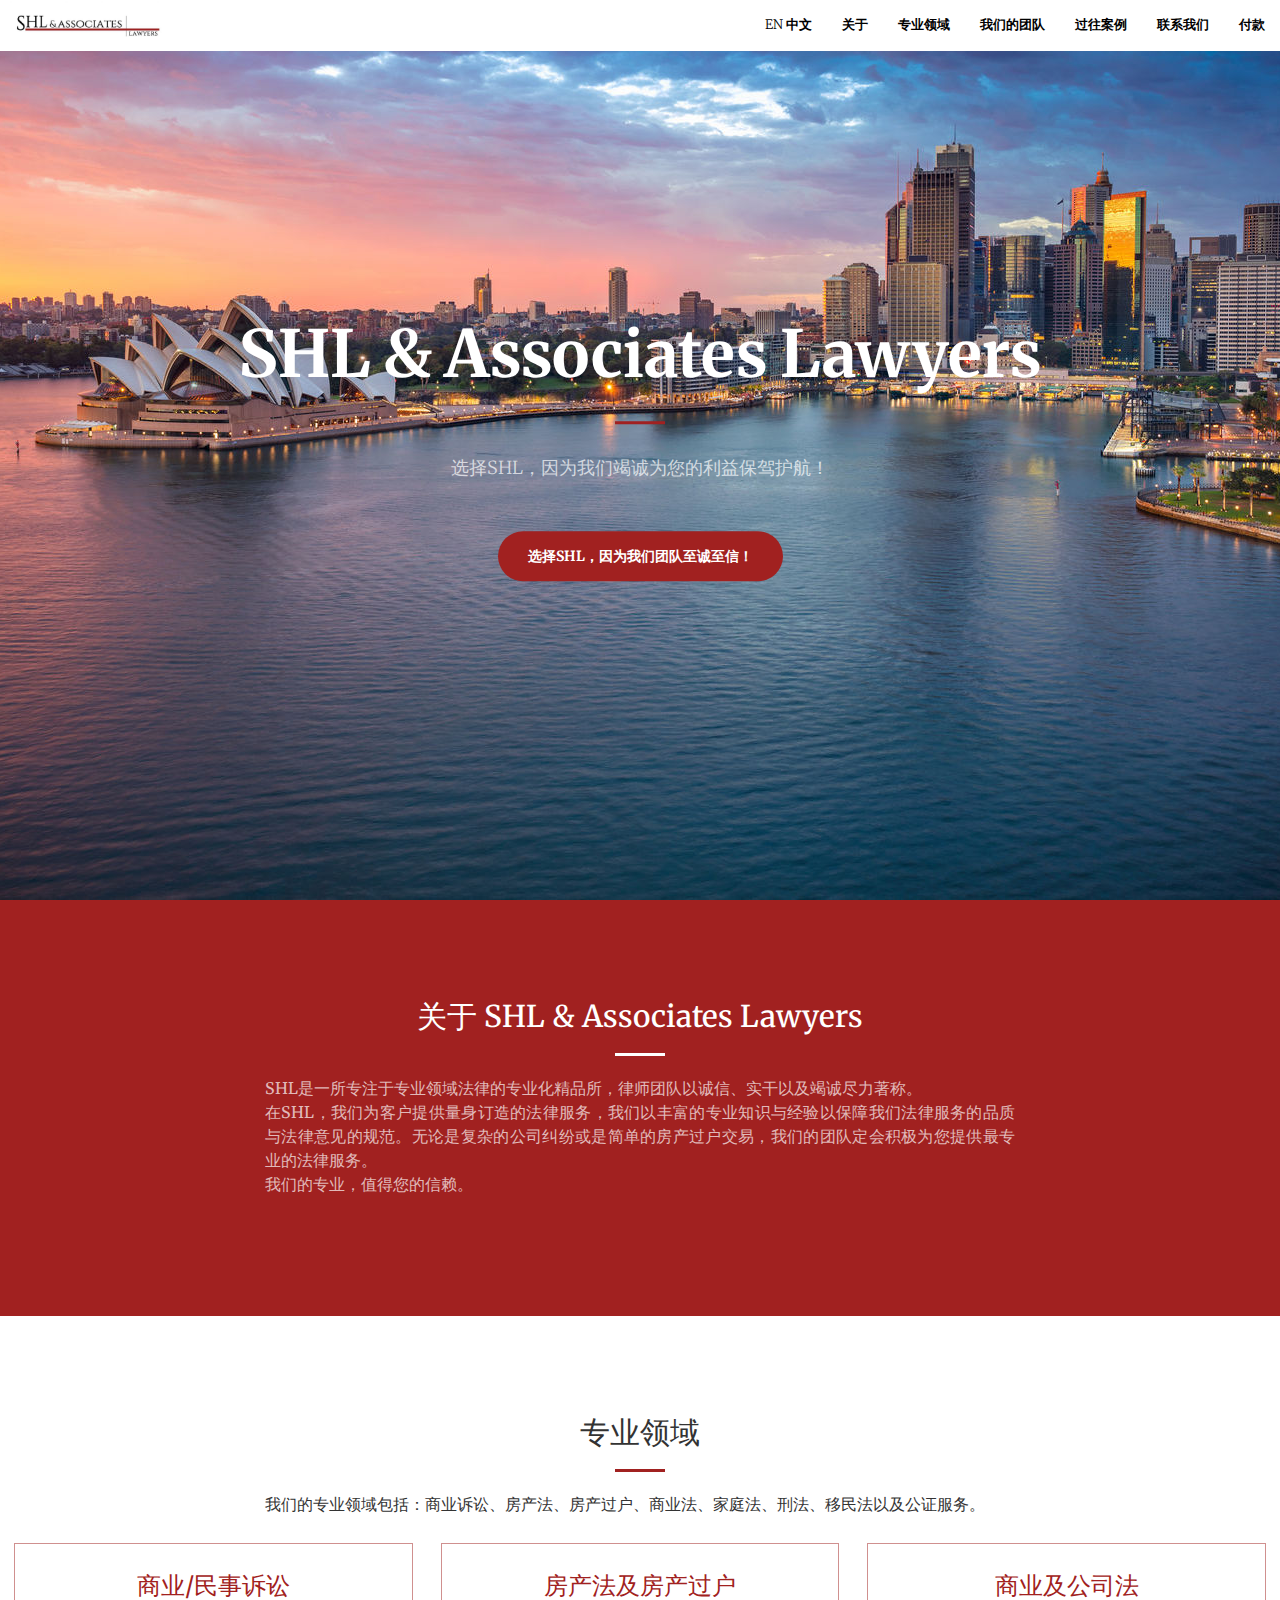
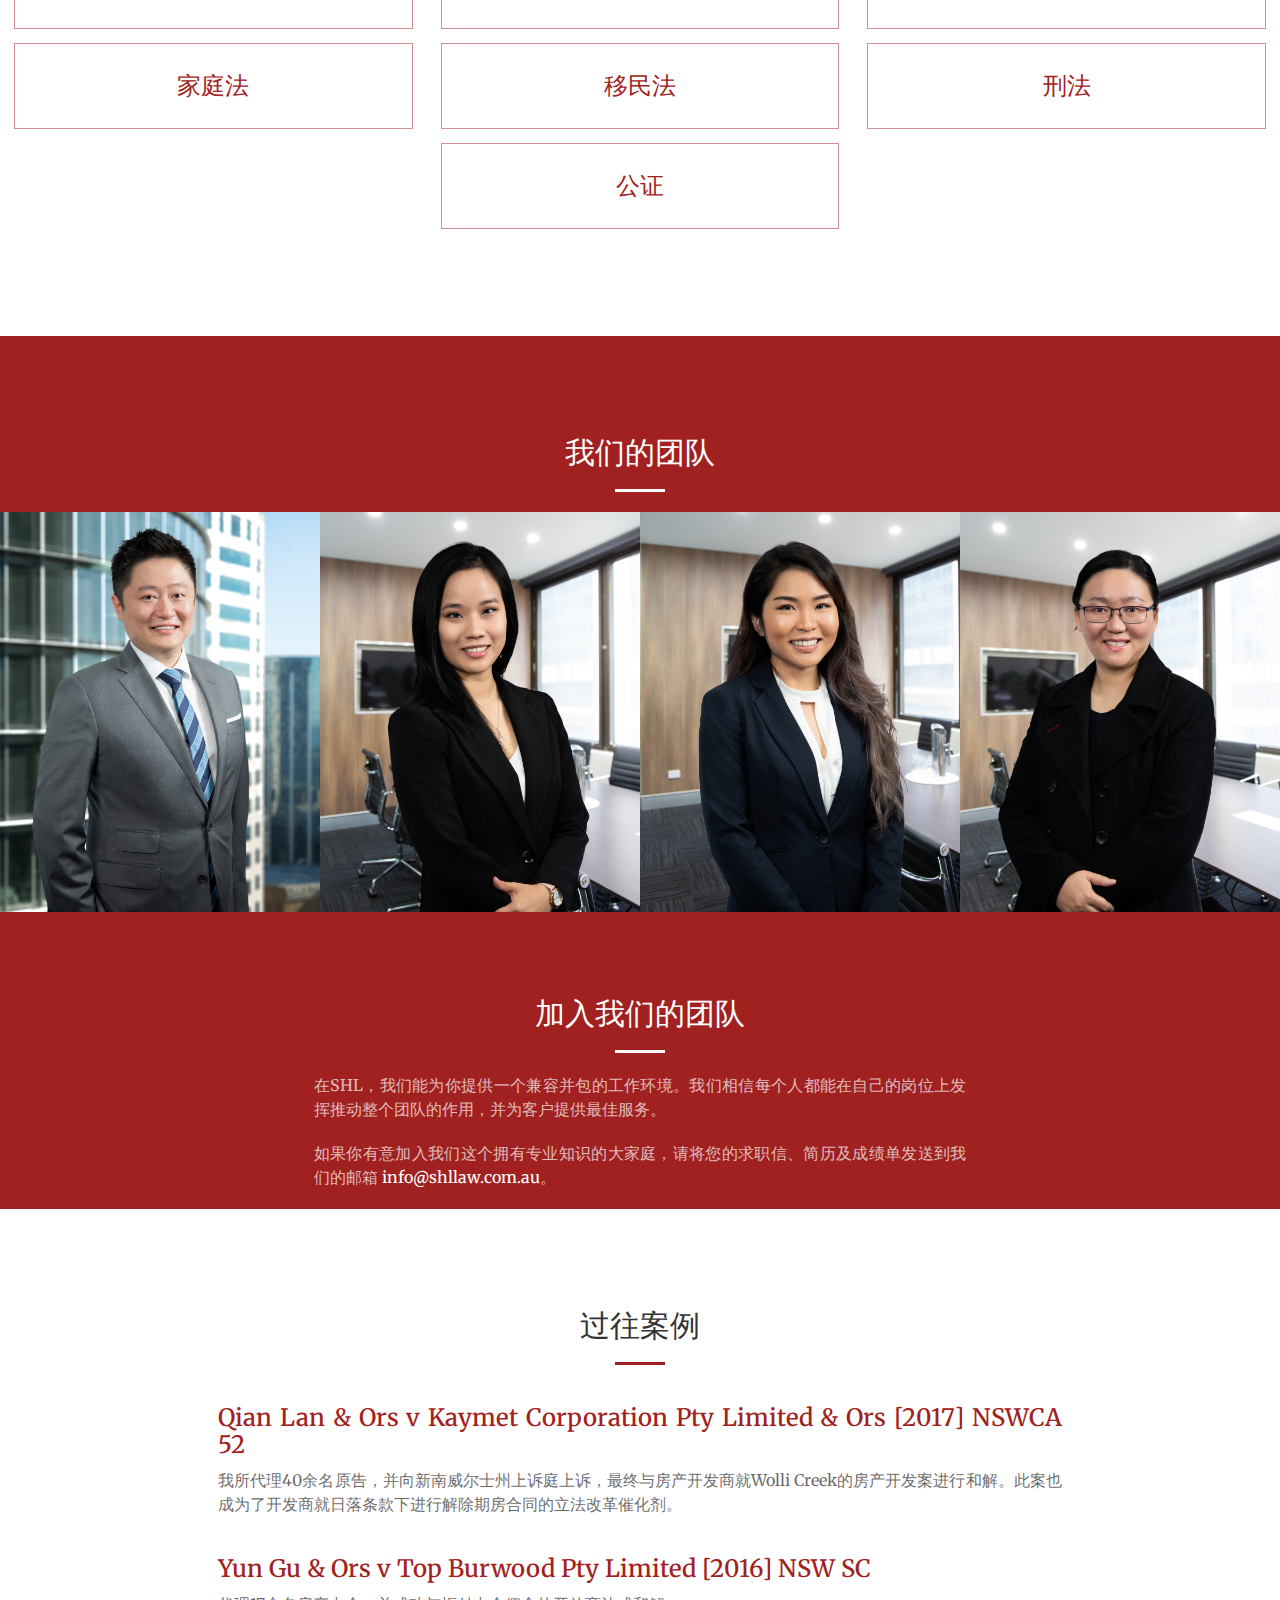
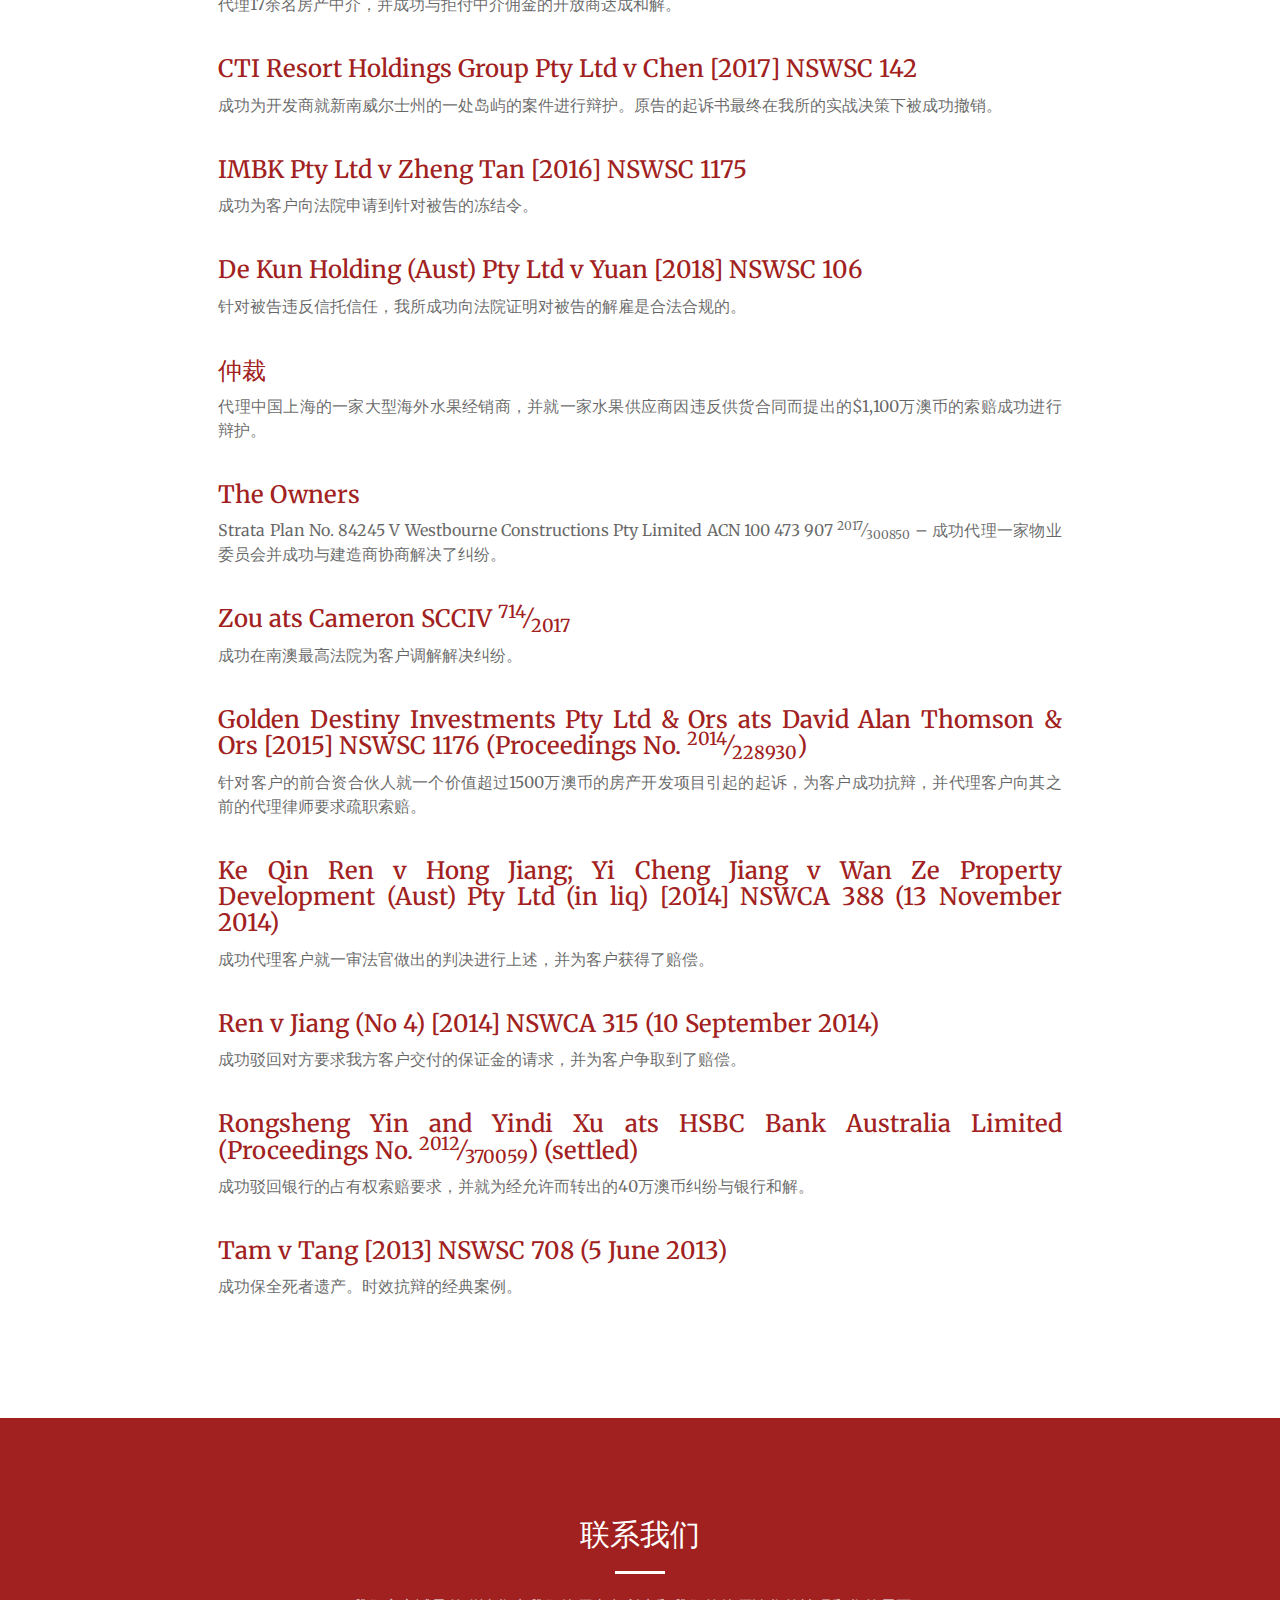
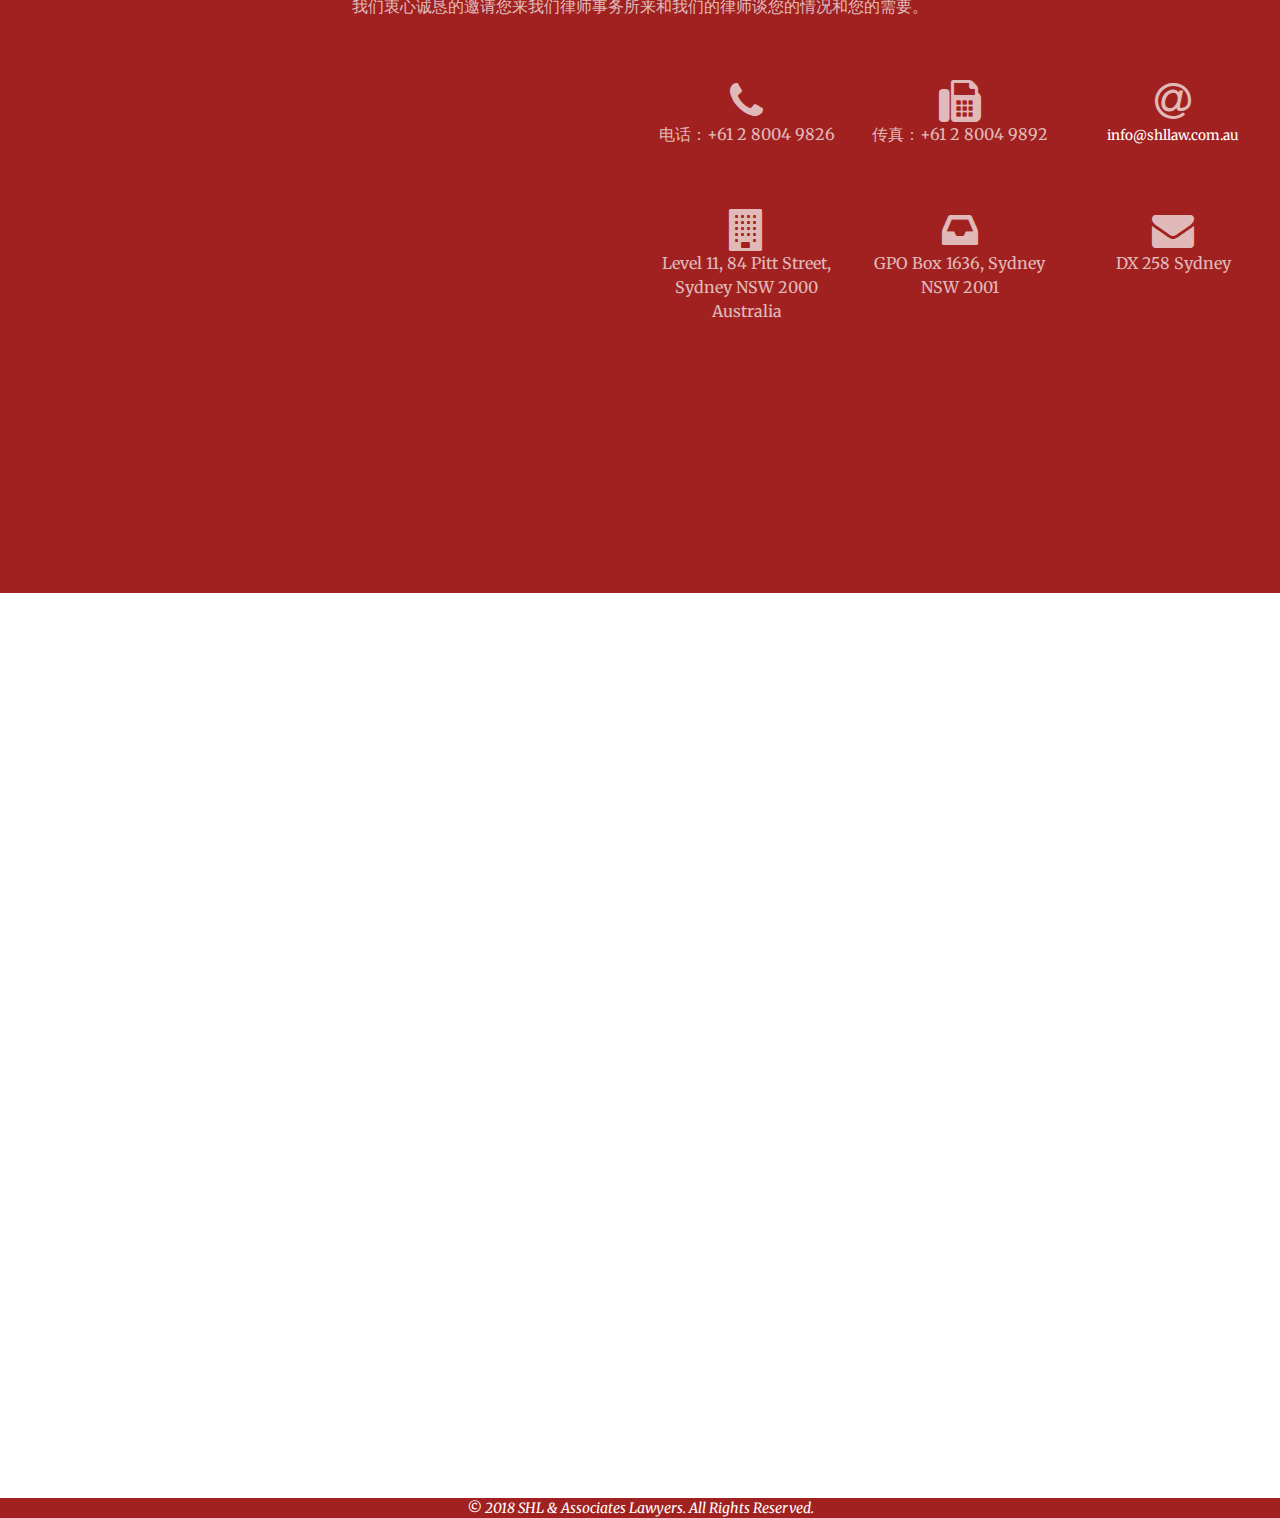
==== cn/index.html @ 0a915326 "final" ====
<!DOCTYPE html>
<html lang="en-us">
    <head>
        <meta charset="utf-8">
<meta http-equiv="X-UA-Compatible" content="IE=edge">
<meta name="viewport" content="width=device-width, initial-scale=1">
<meta name="author" content="SHL &amp; Associates Lawyers">
<meta name="description" content="选择SHL，因为我们竭诚为您的利益保驾护航！选择SHL，因为我们团队至诚至信！">
<meta name="generator" content="Hugo 0.36" />
<title>SHL &amp; Associates Lawyers </title>

<!-- Favicon -->
<link rel="shortcut icon" href="/favicon.ico">
<!-- Bootstrap Core CSS -->
<link rel="stylesheet" href="/css/bootstrap.min.css" type="text/css">
<!-- Custom Fonts -->
<link href='//fonts.googleapis.com/css?family=Open+Sans:300italic,400italic,600italic,700italic,800italic,400,300,600,700,800' rel='stylesheet' type='text/css'>
<link href='//fonts.googleapis.com/css?family=Merriweather:400,300,300italic,400italic,700,700italic,900,900italic' rel='stylesheet' type='text/css'>
<link rel="stylesheet" href="/font-awesome/css/font-awesome.min.css" type="text/css">
<!-- Plugin CSS -->
<link rel="stylesheet" href="/css/animate.min.css" type="text/css">
<!-- Custom CSS -->
<link rel="stylesheet" href="/css/creative.css" type="text/css">
<link rel="stylesheet" href="/css/modals.css" type="text/css">

<!-- HTML5 Shim and Respond.js IE8 support of HTML5 elements and media queries -->
<!-- WARNING: Respond.js doesn't work if you view the page via file:// -->
<!--[if lt IE 9]>
        <script src="https://oss.maxcdn.com/libs/html5shiv/3.7.0/html5shiv.js"></script>
        <script src="https://oss.maxcdn.com/libs/respond.js/1.4.2/respond.min.js"></script>
<![endif]-->

    </head>
    <body id="page-top">
        
            <!-- NAVIGATION -->
<nav id="mainNav" class="navbar navbar-default navbar-fixed-top">
    <div class="container-fluid">
        <!-- Brand and toggle get grouped for better mobile display -->
        <div class="navbar-header">
            <button type="button" class="navbar-toggle collapsed" data-toggle="collapse" data-target="#bs-example-navbar-collapse-1">
                <span class="sr-only">Toggle navigation</span>
                <span class="icon-bar"></span>
                <span class="icon-bar"></span>
                <span class="icon-bar"></span>
            </button>
            
                <a class="hidden navbar-brand page-scroll" href="#page-top">SHL &amp; Associates Lawyers</a>
                <a class="nav-logo-container navbar-brand page-scroll" href="#page-top">
                    <img class = "nav-logo" src = "/img/logo.jpg" />
                </a>
            
        </div>
        <!-- Collect the nav links, forms, and other content for toggling -->
        <div class="collapse navbar-collapse" id="bs-example-navbar-collapse-1">
            <ul class="nav navbar-nav navbar-right">
                
                <li class = "language-selector-container">
                
                    
                    <a class = "language-selector language-selector-clickable" href = "/">EN</a>
                    
                
                    
                    <a class = "language-selector" href ="/cn/">中文</a>
                    
                
                </li>
                
                
                    <li>
                        <a class="page-scroll" href="#about">关于</a>
                    </li>
                
                    <li>
                        <a class="page-scroll" href="#services">专业领域</a>
                    </li>
                
                    <li>
                        <a class="page-scroll" href="#team">我们的团队</a>
                    </li>
                
                    <li>
                        <a class = "page-scroll" href = "#portfolio">过往案例</a>
                    </li>
                
                
                    <li>
                        <a class="page-scroll" href="#contact">联系我们</a>
                    </li>
                
                
                    <li>
                        <a class="page-scroll" href="#payment">付款</a>
                    </li>
                
            </ul>
        </div>
        <!-- /.navbar-collapse -->
    </div>
    <!-- /.container-fluid -->
</nav>

        

        
            <!-- HEADER -->
<header>
    <div class="header-content">
        <div class="header-content-inner">
            
                <h1>SHL &amp; Associates Lawyers</h1>
            
            
                <hr>
            
            
                <p>选择SHL，因为我们竭诚为您的利益保驾护航！</p>
            
            
                <a href="#about" class="btn btn-primary btn-xl page-scroll">选择SHL，因为我们团队至诚至信！</a>
            
        </div>
    </div>
</header>

        

        
            <!-- ABOUT -->
<section class="bg-primary" id="about">
    <div class="container">
        <div class="row">
            <div class="col-lg-8 col-lg-offset-2 text-center">
                
                    <h2 class="section-heading">关于 SHL &amp; Associates Lawyers</h2>
                
                
                    <hr class="light">
                
                
                    <p class="text-justify text-faded">SHL是一所专注于专业领域法律的专业化精品所，律师团队以诚信、实干以及竭诚尽力著称。 <br />在SHL，我们为客户提供量身订造的法律服务，我们以丰富的专业知识与经验以保障我们法律服务的品质与法律意见的规范。无论是复杂的公司纠纷或是简单的房产过户交易，我们的团队定会积极为您提供最专业的法律服务。<br />我们的专业，值得您的信赖。</p>
                
                
            </div>
        </div>
    </div>
</section>

        

        
            <!-- SERVICES -->
<section id="services">
    
        <div class="container">
            <div class="row">
                <div class="col-lg-12 text-center">
                    <h2 class="section-heading">专业领域</h2>
                    <hr class="primary">
                </div>
                <div class = "col-md-8 col-md-push-2 col-sm-12 text-center">
                    <p class = "text-justify text-faded2">
                        我们的专业领域包括：商业诉讼、房产法、房产过户、商业法、家庭法、刑法、移民法以及公证服务。
                    </p>
                </div>
            </div>
        </div>
    
    <div class="container-fluid service-box-container">
        <div class="row">

        
            
            
            <div 
                
                class="text-responsive-container col-md-4 col-sm-12"
                
                >
                <a href="#area-commercial-litigation" class="portfolio-box portfolio-link no-text-decoraction" data-toggle="modal">
                    <div class = "text-responsive img-responsive">
                        <div class = "text-center">
                            <h3 class = "servicesHeader">
                                商业/民事诉讼
                            </h3>
                        </div>
                    </div>
                    <div class="portfolio-box-caption">
                        <h3 class="servicesHeader">
                            商业/民事诉讼
                        </h3>
                    </div>
                </a>
            </div>
            
            <div 
                
                class="text-responsive-container col-md-4 col-sm-12"
                
                >
                <a href="#area-property-law-conveyancing" class="portfolio-box portfolio-link no-text-decoraction" data-toggle="modal">
                    <div class = "text-responsive img-responsive">
                        <div class = "text-center">
                            <h3 class = "servicesHeader">
                                房产法及房产过户
                            </h3>
                        </div>
                    </div>
                    <div class="portfolio-box-caption">
                        <h3 class="servicesHeader">
                            房产法及房产过户
                        </h3>
                    </div>
                </a>
            </div>
            
            <div 
                
                class="text-responsive-container col-md-4 col-sm-12"
                
                >
                <a href="#area-commercial-corporate-law" class="portfolio-box portfolio-link no-text-decoraction" data-toggle="modal">
                    <div class = "text-responsive img-responsive">
                        <div class = "text-center">
                            <h3 class = "servicesHeader">
                                商业及公司法
                            </h3>
                        </div>
                    </div>
                    <div class="portfolio-box-caption">
                        <h3 class="servicesHeader">
                            商业及公司法
                        </h3>
                    </div>
                </a>
            </div>
            
            <div 
                
                class="text-responsive-container col-md-4 col-sm-12"
                
                >
                <a href="#area-family-law" class="portfolio-box portfolio-link no-text-decoraction" data-toggle="modal">
                    <div class = "text-responsive img-responsive">
                        <div class = "text-center">
                            <h3 class = "servicesHeader">
                                家庭法
                            </h3>
                        </div>
                    </div>
                    <div class="portfolio-box-caption">
                        <h3 class="servicesHeader">
                            家庭法
                        </h3>
                    </div>
                </a>
            </div>
            
            <div 
                
                class="text-responsive-container col-md-4 col-sm-12"
                
                >
                <a href="#area-immigration-services" class="portfolio-box portfolio-link no-text-decoraction" data-toggle="modal">
                    <div class = "text-responsive img-responsive">
                        <div class = "text-center">
                            <h3 class = "servicesHeader">
                                移民法
                            </h3>
                        </div>
                    </div>
                    <div class="portfolio-box-caption">
                        <h3 class="servicesHeader">
                            移民法
                        </h3>
                    </div>
                </a>
            </div>
            
            <div 
                
                class="text-responsive-container col-md-4 col-sm-12"
                
                >
                <a href="#area-criminal-law" class="portfolio-box portfolio-link no-text-decoraction" data-toggle="modal">
                    <div class = "text-responsive img-responsive">
                        <div class = "text-center">
                            <h3 class = "servicesHeader">
                                刑法
                            </h3>
                        </div>
                    </div>
                    <div class="portfolio-box-caption">
                        <h3 class="servicesHeader">
                            刑法
                        </h3>
                    </div>
                </a>
            </div>
            
            <div 
                
                class="text-responsive-container col-md-push-4 col-md-4 col-sm-12"
                
                >
                <a href="#area-notary-public" class="portfolio-box portfolio-link no-text-decoraction" data-toggle="modal">
                    <div class = "text-responsive img-responsive">
                        <div class = "text-center">
                            <h3 class = "servicesHeader">
                                公证
                            </h3>
                        </div>
                    </div>
                    <div class="portfolio-box-caption">
                        <h3 class="servicesHeader">
                            公证
                        </h3>
                    </div>
                </a>
            </div>
            
        


        </div>
    </div>
</section>

        

        <!-- TEAM -->

<section class = "no-padding" id="team">
    <div class="container">
        <div class="row">
            <div class="col-lg-12 text-center">
                <h2 class="section-heading">
                    我们的团队
                </h2>
                <hr class="light">
            </div>
        </div>
    </div>
    <div class="container-fluid service-box-container">
        <div class="row no-gutter">

            
                
                <div class="col-lg-3 col-sm-6">
                    <a href="#team-jonathan-lu" class="portfolio-box portfolio-link" data-toggle="modal">
                        <img src="/img/team/jonathan-lu.jpg" class="img-responsive" alt="">
                        <div class="portfolio-box-caption">
                            <div class="portfolio-box-caption-content">
                                
                                    <div class="project-name">
                                        Jonathan陆律师
                                    </div>
                                
                            </div>
                        </div>
                    </a>
                </div>
                
                <div class="col-lg-3 col-sm-6">
                    <a href="#team-cathy-zhou" class="portfolio-box portfolio-link" data-toggle="modal">
                        <img src="/img/team/cathy-zhou.jpg" class="img-responsive" alt="">
                        <div class="portfolio-box-caption">
                            <div class="portfolio-box-caption-content">
                                
                                    <div class="project-name">
                                        Cathy周律师
                                    </div>
                                
                            </div>
                        </div>
                    </a>
                </div>
                
                <div class="col-lg-3 col-sm-6">
                    <a href="#team-jessica-chung" class="portfolio-box portfolio-link" data-toggle="modal">
                        <img src="/img/team/jessica-chung.jpg" class="img-responsive" alt="">
                        <div class="portfolio-box-caption">
                            <div class="portfolio-box-caption-content">
                                
                                    <div class="project-name">
                                        Jessica钟律师
                                    </div>
                                
                            </div>
                        </div>
                    </a>
                </div>
                
                <div class="col-lg-3 col-sm-6">
                    <a href="#team-gloria-wang" class="portfolio-box portfolio-link" data-toggle="modal">
                        <img src="/img/team/gloria-wang.jpg" class="img-responsive" alt="">
                        <div class="portfolio-box-caption">
                            <div class="portfolio-box-caption-content">
                                
                                    <div class="project-name">
                                        Gloria王
                                    </div>
                                
                            </div>
                        </div>
                    </a>
                </div>
                
            
            
            
            <div class = "col-md-8 col-md-push-2 col-sm-12">
                <div class="container1" id = "joinus">
                    <div class="row1">
                        <div class="col-sm-12 text-center">
                            <h2 class = "section-heading">
                                加入我们的团队
                            </h2>
                            <hr class = "light">
                            <div class = "text-faded text-justify">
                                <p>在SHL，我们能为你提供一个兼容并包的工作环境。我们相信每个人都能在自己的岗位上发挥推动整个团队的作用，并为客户提供最佳服务。</p>

<p>如果你有意加入我们这个拥有专业知识的大家庭，请将您的求职信、简历及成绩单发送到我们的邮箱 <a href="mailto:info@shllaw.com.au">info@shllaw.com.au</a>。</p>

                            </div>
                        </div>
                    </div>
                </div>
            </div>
            
        </div>
        
    </div>
    
</section>


        <!-- CASES -->

<section id="portfolio">
    <div class="container">
        <div class="row">
            <div class="col-lg-12 text-center">
                <h2 class="section-heading">
                    过往案例
                </h2>
                <hr class="primary">
            </div>
        </div>
    </div>
    <div class=" service-box-container">
        <div class="row">

        
            
            <div class = "cases-container col-md-8 col-md-push-2 col-xs-10 col-xs-push-1 col-sm-10 col-sm-push-1 text-justify">
                <h3 id="qian-lan-ors-v-kaymet-corporation-pty-limited-ors-2017-nswca-52">Qian Lan &amp; Ors v Kaymet Corporation Pty Limited &amp; Ors [2017] NSWCA 52</h3>

<p>我所代理40余名原告，并向新南威尔士州上诉庭上诉，最终与房产开发商就Wolli Creek的房产开发案进行和解。此案也成为了开发商就日落条款下进行解除期房合同的立法改革催化剂。
            </div>
            
            <div class = "cases-container col-md-8 col-md-push-2 col-xs-10 col-xs-push-1 col-sm-10 col-sm-push-1 text-justify">
                <h3 id="yun-gu-ors-v-top-burwood-pty-limited-2016-nsw-sc">Yun Gu &amp; Ors v Top Burwood Pty Limited [2016] NSW SC</h3>

<p>代理17余名房产中介，并成功与拒付中介佣金的开放商达成和解。
            </div>
            
            <div class = "cases-container col-md-8 col-md-push-2 col-xs-10 col-xs-push-1 col-sm-10 col-sm-push-1 text-justify">
                <h3 id="cti-resort-holdings-group-pty-ltd-v-chen-2017-nswsc-142">CTI Resort Holdings Group Pty Ltd v Chen [2017] NSWSC 142</h3>

<p>成功为开发商就新南威尔士州的一处岛屿的案件进行辩护。原告的起诉书最终在我所的实战决策下被成功撤销。
            </div>
            
            <div class = "cases-container col-md-8 col-md-push-2 col-xs-10 col-xs-push-1 col-sm-10 col-sm-push-1 text-justify">
                <h3 id="imbk-pty-ltd-v-zheng-tan-2016-nswsc-1175">IMBK Pty Ltd v Zheng Tan [2016] NSWSC 1175</h3>

<p>成功为客户向法院申请到针对被告的冻结令。
            </div>
            
            <div class = "cases-container col-md-8 col-md-push-2 col-xs-10 col-xs-push-1 col-sm-10 col-sm-push-1 text-justify">
                <h3 id="de-kun-holding-aust-pty-ltd-v-yuan-2018-nswsc-106">De Kun Holding (Aust) Pty Ltd v Yuan [2018] NSWSC 106</h3>

<p>针对被告违反信托信任，我所成功向法院证明对被告的解雇是合法合规的。
            </div>
            
            <div class = "cases-container col-md-8 col-md-push-2 col-xs-10 col-xs-push-1 col-sm-10 col-sm-push-1 text-justify">
                <h3 id="仲裁">仲裁</h3>

<p>代理中国上海的一家大型海外水果经销商，并就一家水果供应商因违反供货合同而提出的$1,100万澳币的索赔成功进行辩护。
            </div>
            
            <div class = "cases-container col-md-8 col-md-push-2 col-xs-10 col-xs-push-1 col-sm-10 col-sm-push-1 text-justify">
                <h3 id="the-owners">The Owners</h3>

<p>Strata Plan No. 84245 V Westbourne Constructions Pty Limited ACN 100 473 907 <sup>2017</sup>&frasl;<sub>300850</sub> – 成功代理一家物业委员会并成功与建造商协商解决了纠纷。
            </div>
            
            <div class = "cases-container col-md-8 col-md-push-2 col-xs-10 col-xs-push-1 col-sm-10 col-sm-push-1 text-justify">
                <h3 id="zou-ats-cameron-scciv-714-2017">Zou ats Cameron SCCIV <sup>714</sup>&frasl;<sub>2017</sub></h3>

<p>成功在南澳最高法院为客户调解解决纠纷。
            </div>
            
            <div class = "cases-container col-md-8 col-md-push-2 col-xs-10 col-xs-push-1 col-sm-10 col-sm-push-1 text-justify">
                <h3 id="golden-destiny-investments-pty-ltd-ors-ats-david-alan-thomson-ors-2015-nswsc-1176-proceedings-no-2014-228930">Golden Destiny Investments Pty Ltd &amp; Ors ats David Alan Thomson &amp; Ors [2015] NSWSC 1176 (Proceedings No. <sup>2014</sup>&frasl;<sub>228930</sub>)</h3>

<p>针对客户的前合资合伙人就一个价值超过1500万澳币的房产开发项目引起的起诉，为客户成功抗辩，并代理客户向其之前的代理律师要求疏职索赔。
            </div>
            
            <div class = "cases-container col-md-8 col-md-push-2 col-xs-10 col-xs-push-1 col-sm-10 col-sm-push-1 text-justify">
                <h3 id="ke-qin-ren-v-hong-jiang-yi-cheng-jiang-v-wan-ze-property-development-aust-pty-ltd-in-liq-2014-nswca-388-13-november-2014">Ke Qin Ren v Hong Jiang; Yi Cheng Jiang v Wan Ze Property Development (Aust) Pty Ltd (in liq) [2014] NSWCA 388 (13 November 2014)</h3>

<p>成功代理客户就一审法官做出的判决进行上述，并为客户获得了赔偿。
            </div>
            
            <div class = "cases-container col-md-8 col-md-push-2 col-xs-10 col-xs-push-1 col-sm-10 col-sm-push-1 text-justify">
                <h3 id="ren-v-jiang-no-4-2014-nswca-315-10-september-2014">Ren v Jiang (No 4) [2014] NSWCA 315 (10 September 2014)</h3>

<p>成功驳回对方要求我方客户交付的保证金的请求，并为客户争取到了赔偿。
            </div>
            
            <div class = "cases-container col-md-8 col-md-push-2 col-xs-10 col-xs-push-1 col-sm-10 col-sm-push-1 text-justify">
                <h3 id="rongsheng-yin-and-yindi-xu-ats-hsbc-bank-australia-limited-proceedings-no-2012-370059-settled">Rongsheng Yin and Yindi Xu ats HSBC Bank Australia Limited (Proceedings No. <sup>2012</sup>&frasl;<sub>370059</sub>) (settled)</h3>

<p>成功驳回银行的占有权索赔要求，并就为经允许而转出的40万澳币纠纷与银行和解。
            </div>
            
            <div class = "cases-container col-md-8 col-md-push-2 col-xs-10 col-xs-push-1 col-sm-10 col-sm-push-1 text-justify">
                <h3 id="tam-v-tang-2013-nswsc-708-5-june-2013">Tam v Tang [2013] NSWSC 708 (5 June 2013)</h3>

<p>成功保全死者遗产。时效抗辩的经典案例。
            </div>
            
        
        </div>
    </div>
</section>


        

        
            <!-- CONTACT -->
<section id="contact">
    <div class="container">
        <div class="row">
            <div class="col-lg-8 col-lg-offset-2 text-center">
                
                    <h2 class="section-heading">联系我们</h2>
                
                
                    <hr class="light">
                
                
                    <p class = "text-faded">我们衷心诚恳的邀请您来我们律师事务所来和我们的律师谈您的情况和您的需要。</p>
                
            </div>
        </div>
    </div>

    <div class="container-fluid">
        <div class="row no-gutter">
            <div class="col-lg-6 col-md-6 col-sm-12">
                <div class="container-fluid">
    <div class="row no-gutter">
        <div class="col-sm-12">
            <iframe src="https://www.google.com/maps/embed?pb=!1m18!1m12!1m3!1d597.5690606584438!2d151.20832926742855!3d-33.866786139413286!2m3!1f0!2f0!3f0!3m2!1i1024!2i768!4f13.1!3m3!1m2!1s0x6b12ae403501130b%3A0xd230951838d896a5!2sSHL+%26+Associates+Lawyers!5e0!3m2!1sen!2sde!4v1529782301530" width="100%" height="450" frameborder="0" style="border:0" allowfullscreen>
            </iframe>
        </div>
    </div>
</div>

            </div>
            <div class="col-lg-6 col-md-6 col-sm-12">
                <div class="text-faded">
                    <div class = "col-lg-4 text-center">
                        <i class = "fa fa-3x fa-phone"></i>
                        <p>电话：&#43;61 2 8004 9826</p>
                    </div>
                    <div class = "col-lg-4 text-center">
                        <i class = "fa fa-3x fa-fax"></i>
                        <p>传真：&#43;61 2 8004 9892</p>
                    </div>
                    <div class = "col-lg-4 text-center">
                        <i class = "fa fa-3x fa-at"></i>
                        <p><a href = "mailto:info@shllaw.com.au"><small>info@shllaw.com.au</small></a></p>
                    </div>
                    <div class = "col-lg-4 text-center">
                        <i class = "fa fa-3x fa-building"></i>
                        <p>Level 11, 84 Pitt Street, Sydney NSW 2000 Australia</p>
                    </div>
                    <div class = "col-lg-4 text-center">
                        <i class = "fa fa-3x fa-inbox"></i>
                        <p>GPO Box 1636, Sydney NSW 2001</p>
                    </div>
                    <div class = "col-lg-4 text-center">
                        <i class = "fa fa-3x fa-envelope"></i>
                        <p>DX 258 Sydney</p>
                    </div>
        
                    
                    
                </div>
            </div>
        </div> 
    </div>

</section>

        

        <section id = "payment">
  <div class="container-fluid">
    <div class="row no-gutter">
      <div class="col-sm-12 col-lg-12">
        <iframe id = "iframe-rapidpay" src="https://www.rapidpay.com.au/home?systemCode=LCW&referrer=SHL%20Associates%20Lawyers"></iframe>
      </div>
    </div>
  </div>
</section>

        <div id = "copyright" class="container-fluid">
  <div class="row">
    <div class="col-sm-12 text-center">
      <i>
        © 2018 SHL & Associates Lawyers. All Rights Reserved.
      </i>
    </div>
  </div>
</div>

        
            <!-- Portfolio Modals -->

<!-- Portfolio Modal -->

<div class="portfolio-modal modal fade" id="portfolioModal1" tabindex="-1" role="dialog" aria-hidden="true">
    <div class="modal-content">
        <div class="close-modal" data-dismiss="modal">
            <div class="lr">
                <div class="rl">
                </div>
            </div>
        </div>
        <div class="container">
            <div class="row">
                <div class="col-lg-8 col-lg-offset-2">
                    <div class="modal-body">
                        
                            <h2>Jonathan Lu</h2>
                        
                        
                            Principal Solicitor
                        
                        
                            <hr class="star-primary">
                        
                        <img src="img/portfolio/jonathan.jpg" class="img-responsive img-centered" alt="">
                        
                            <p>Our principal solicitor, Jonathan Lu, graduated from UNSW with a Bachelor of Law and a Bachelor of Commerce in 2008. He then obtained a Graduate Diploma of Law from College of Law, before working in the field of commercial litigation with a number of reputation law firms in Sydney, Australia. He founded SHL &amp; Associates Lawyers in February, 2016. Jonathan is admitted to practice in Supreme Court of NSW and the High Court of Australia.</p>
                        
                        
                        
                    </div>
                </div>
            </div>
        </div>
    </div>
</div>


<!-- Areas of Practice Modal -->

    
        <!-- Modal Unit -->


<div class="portfolio-modal modal fade" id="area-commercial-corporate-law" tabindex="-1" role="dialog" aria-hidden="true">
    <div class="modal-content">
        <div class="close-modal" data-dismiss="modal">
            <div class="lr">
                <div class="rl">
                </div>
            </div>
        </div>
        <div class="container">
            <div class="row">
                <div class="col-lg-8 col-lg-offset-2">
                    <div class="modal-body">
                        <div>
                            <div class="row">
                                <div class="col-sm-12 text-left">
                                    <h2 id="商业及公司法">商业及公司法</h2>

<p>SHL的律师团队通过其独到的商业洞察力、实战经验与法律专业知识，为您提供所有主要商业交易及商业决策的法律意见。</p>

<p>专业领域包括：</p>

<ul>
<li>生意买卖</li>
<li>商业合同审阅及准备</li>
<li>公司构架法律意见</li>
<li>商业机构成立及公司注册</li>
<li>成立信托（包括单位信托及全权信托）</li>
<li>股东协议</li>
<li>购买及出售股权相关问题</li>
<li>公司治理及合规</li>
<li>董事职责</li>
<li>公司法相关法律问题</li>
<li>特许经营及许可</li>
<li>股东纠纷</li>
<li>就海外投资审查委员会投资相关问题</li>
<li>合资企业</li>
</ul>

                                </div>
                            </div>
                        </div>
                        
                            <button type="button" class="btn btn-default" data-dismiss="modal"><i class="fa fa-times"></i>关闭</button>
                        
                    </div>
                </div>
            </div>
        </div>
    </div>
</div>

    
        <!-- Modal Unit -->


<div class="portfolio-modal modal fade" id="area-commercial-litigation" tabindex="-1" role="dialog" aria-hidden="true">
    <div class="modal-content">
        <div class="close-modal" data-dismiss="modal">
            <div class="lr">
                <div class="rl">
                </div>
            </div>
        </div>
        <div class="container">
            <div class="row">
                <div class="col-lg-8 col-lg-offset-2">
                    <div class="modal-body">
                        <div>
                            <div class="row">
                                <div class="col-sm-12 text-left">
                                    <h2 id="商业-民事诉讼">商业/民事诉讼</h2>

<p>在SHL，我们的精品团队拥有丰富的商业及民事诉讼实战经验，以竭尽至诚的态度为客户的商业及民事纠纷案件提供简明、实用的法律意见。</p>

<p>从非正式的纠纷调解、谈判到正式的仲裁、审判，我们的精品团队用战略式策略为客户谋取利益的最大化并取得案件的实质性胜利。</p>

<p>专业领域包括：</p>

<ul>
<li>合同纠纷</li>
<li>公司法纠纷</li>
<li>公司董事纠纷</li>
<li>股东代位纠纷</li>
<li>股东间纠纷</li>
<li>小股东受压制的诉请</li>
<li>申请禁止令</li>
<li>申请冻结令</li>
<li>特殊履行的诉请</li>
<li>行为更正的诉请</li>
<li>合约解除</li>
<li>推定信托</li>
<li>诽谤纠纷</li>
<li>房产及租赁纠纷</li>
<li>根据66G申请的信托出售交易</li>
<li>法定要求索偿</li>
<li>建筑施工纠纷<br /></li>
<li>集体诉讼</li>
<li>贸易惯例</li>
<li>债务收回</li>
<li>破产程序</li>
<li>针对专业人员职责疏忽的申诉</li>
<li>雇佣纠纷</li>
<li>继承及遗嘱纠纷</li>
<li>房产及监护权纠纷</li>
</ul>

                                </div>
                            </div>
                        </div>
                        
                            <button type="button" class="btn btn-default" data-dismiss="modal"><i class="fa fa-times"></i>关闭</button>
                        
                    </div>
                </div>
            </div>
        </div>
    </div>
</div>

    
        <!-- Modal Unit -->


<div class="portfolio-modal modal fade" id="area-criminal-law" tabindex="-1" role="dialog" aria-hidden="true">
    <div class="modal-content">
        <div class="close-modal" data-dismiss="modal">
            <div class="lr">
                <div class="rl">
                </div>
            </div>
        </div>
        <div class="container">
            <div class="row">
                <div class="col-lg-8 col-lg-offset-2">
                    <div class="modal-body">
                        <div>
                            <div class="row">
                                <div class="col-sm-12 text-left">
                                    <h2 id="刑法">刑法</h2>

<p>我们代理客户所有类型的刑事案件，包括袭击指控、暴力保护令、交通违法行为、枪支武器类罪名、盗窃罪、毒品罪、性侵罪、以及欺诈罪。
                                </div>
                            </div>
                        </div>
                        
                            <button type="button" class="btn btn-default" data-dismiss="modal"><i class="fa fa-times"></i>关闭</button>
                        
                    </div>
                </div>
            </div>
        </div>
    </div>
</div>

    
        <!-- Modal Unit -->


<div class="portfolio-modal modal fade" id="area-family-law" tabindex="-1" role="dialog" aria-hidden="true">
    <div class="modal-content">
        <div class="close-modal" data-dismiss="modal">
            <div class="lr">
                <div class="rl">
                </div>
            </div>
        </div>
        <div class="container">
            <div class="row">
                <div class="col-lg-8 col-lg-offset-2">
                    <div class="modal-body">
                        <div>
                            <div class="row">
                                <div class="col-sm-12 text-left">
                                    <h2 id="家庭法">家庭法</h2>

<p>因家庭关系的破裂而造成的创伤及耗费的时间及精力，我们感同身受。因此，我们的律师在处理此类案件的丰富经验正能为您排忧解难。无论是调解、圆桌协商或是法律诉讼程序，我们都将竭尽全力为您的利益量身定制专业法律建议，争取您最大的利益及目标。</p>

<p>专业领域包括：</p>

<ul>
<li>制定财产协议</li>
<li>离婚或分居申请程序</li>
<li>有关监护权问题</li>
<li>房产及财产争议解决</li>
<li>事实婚姻关系问题</li>
<li>子女抚养费问题</li>
<li>配偶保障</li>
<li>申请地域性的法院令</li>
<li>赔偿申请</li>
<li>有关地域迁徙等问题</li>
</ul>

                                </div>
                            </div>
                        </div>
                        
                            <button type="button" class="btn btn-default" data-dismiss="modal"><i class="fa fa-times"></i>关闭</button>
                        
                    </div>
                </div>
            </div>
        </div>
    </div>
</div>

    
        <!-- Modal Unit -->


<div class="portfolio-modal modal fade" id="area-immigration-services" tabindex="-1" role="dialog" aria-hidden="true">
    <div class="modal-content">
        <div class="close-modal" data-dismiss="modal">
            <div class="lr">
                <div class="rl">
                </div>
            </div>
        </div>
        <div class="container">
            <div class="row">
                <div class="col-lg-8 col-lg-offset-2">
                    <div class="modal-body">
                        <div>
                            <div class="row">
                                <div class="col-sm-12 text-left">
                                    <h2 id="移民法">移民法</h2>

<p>在SHL，我们能协助您有关进入澳洲国境的任何签证事宜。我们所提供的专业化服务是以熟悉解读最新的移民政策及法律架构为基石，并旨在服务客户的一切需求，评估每位客户的个人情况，清晰解释每位客户的签证类别选择，并根据个体情况提供最佳的签证类别申请策略。</p>

<p>我们的移民法团队的专业领域包括提供咨询、签证申请准备并向移民局递交各类签证申请，对移民局拒签的情况提供建议与对策，向澳洲行政庭上诉，以及寻求移民部部长的行政干预。</p>

<p>专业领域包括：</p>

<ul>
<li>商业创新与投资（临时）签证（类别188）</li>
<li>商业创新与投资（永久）签证（类别888）</li>
<li>商业人才（永久）签证（类别132）</li>
<li>临时短缺人才签证（类别482）</li>
<li>雇主提名签证（类别186）</li>
<li>偏远地区担保移民签证（类别187）</li>
<li>配偶临时签证（类别820）及配偶永居签证（类别801）- 针对澳大利亚境内申请者</li>
<li>配偶临时签证（类别309）及配偶永居签证（类别100）- 针对澳大利亚境外申请者</li>
<li>计划婚姻签证（类别300）- 针对澳大利亚境外申请者</li>
<li>父母签证</li>
<li>子女签证</li>
<li>技术移民签证</li>
<li>澳洲行政庭及联邦法院的上诉</li>
<li>移民部长干预申请</li>
</ul>

                                </div>
                            </div>
                        </div>
                        
                            <button type="button" class="btn btn-default" data-dismiss="modal"><i class="fa fa-times"></i>关闭</button>
                        
                    </div>
                </div>
            </div>
        </div>
    </div>
</div>

    
        <!-- Modal Unit -->


<div class="portfolio-modal modal fade" id="area-notary-public" tabindex="-1" role="dialog" aria-hidden="true">
    <div class="modal-content">
        <div class="close-modal" data-dismiss="modal">
            <div class="lr">
                <div class="rl">
                </div>
            </div>
        </div>
        <div class="container">
            <div class="row">
                <div class="col-lg-8 col-lg-offset-2">
                    <div class="modal-body">
                        <div>
                            <div class="row">
                                <div class="col-sm-12 text-left">
                                    <h2 id="公证">公证</h2>

<p>当您需要向海外司法管辖区提供文件时，我们的主任律师Jonathan陆律师作为一名公证律师，可提供公证文件的服务，以满足您任何要求。</p>

<p>陆律师可提供的公证服务包括：</p>

<ul>
<li>公证文件以供海外使用</li>
<li>见证个人的签字是否真实并公证个人身份证件</li>
<li>见证并准备委托书以供海外使用</li>
<li>证明以供海外使用的文件的副本，以见证比对公司、生意及商业交易的状况</li>
<li>处理海外土地、财产和已故遗产的文件公证服务</li>
</ul>

                                </div>
                            </div>
                        </div>
                        
                            <button type="button" class="btn btn-default" data-dismiss="modal"><i class="fa fa-times"></i>关闭</button>
                        
                    </div>
                </div>
            </div>
        </div>
    </div>
</div>

    
        <!-- Modal Unit -->


<div class="portfolio-modal modal fade" id="area-property-law-conveyancing" tabindex="-1" role="dialog" aria-hidden="true">
    <div class="modal-content">
        <div class="close-modal" data-dismiss="modal">
            <div class="lr">
                <div class="rl">
                </div>
            </div>
        </div>
        <div class="container">
            <div class="row">
                <div class="col-lg-8 col-lg-offset-2">
                    <div class="modal-body">
                        <div>
                            <div class="row">
                                <div class="col-sm-12 text-left">
                                    <h2 id="房产法及房产过户">房产法及房产过户</h2>

<p>SHL的房产法律师团队对房产法的各个领域都有丰富的法律经验。律师团队与客户紧密高效的合作与互动，为客户打造量身定制的服务及精细化的法律建议。</p>

<p>专业领域包括：</p>

<ul>
<li>出售购买房屋</li>
<li>期房的购买</li>
<li>合同审阅与准备</li>
<li>商业房产买卖协议</li>
<li>房产建造</li>
<li>房产相关的建议（包括税务、所有权及贷款申请等事宜）</li>
<li>海外买家投资房产建议</li>
<li>商业及零售租约</li>
<li>贷款抵押及担保</li>
<li>物业纠纷</li>
<li>房产土地区块划分</li>
<li>建造合同</li>
<li>建立全权信托及单位信托</li>
<li>合资公司</li>
<li>租户纠纷</li>
<li>房产转让</li>
<li>房产评估</li>
<li>印花税及相关税务</li>
<li>房产诉讼</li>
<li>海外投资审查委员会申请事宜</li>
</ul>

                                </div>
                            </div>
                        </div>
                        
                            <button type="button" class="btn btn-default" data-dismiss="modal"><i class="fa fa-times"></i>关闭</button>
                        
                    </div>
                </div>
            </div>
        </div>
    </div>
</div>

    


<!-- Teams Modal -->

    
        <!-- Modal Unit -->


<div class="portfolio-modal modal fade" id="team-cathy-zhou" tabindex="-1" role="dialog" aria-hidden="true">
    <div class="modal-content">
        <div class="close-modal" data-dismiss="modal">
            <div class="lr">
                <div class="rl">
                </div>
            </div>
        </div>
        <div class="container">
            <div class="row">
                <div class="col-lg-8 col-lg-offset-2">
                    <div class="modal-body">
                        <div>
                            <div class="row">
                                <div class="col-sm-12 text-left">
                                    <h1 id="cathy周律师">Cathy周律师</h1>

<p><em>资深律师</em></p>

<p>周律师在房产物业法领域拥有丰富的经验和专业知识，并积累了一定的个人及公司客户。</p>

<p>周律师所涉及的法律领域主要包括为个人及公司在购买出售物业的交易中提供法律服务。周律师也代表开发商及投资者收购地块及开发房产。同时，她也承接出租方与承租方就商业租赁及零售租赁交易进行法律代理案件。</p>

<p>周律师精通英文及普通话。</p>

<h2 id="资质">资质：</h2>

<ul>
<li>新南威尔士州最高法院律师</li>
<li>新南威尔士州大学法律学士学位</li>
<li>新南威尔士州大学商务学士学位（优异）</li>
</ul>

                                </div>
                            </div>
                        </div>
                        
                            <button type="button" class="btn btn-default" data-dismiss="modal"><i class="fa fa-times"></i>关闭</button>
                        
                    </div>
                </div>
            </div>
        </div>
    </div>
</div>

    
        <!-- Modal Unit -->


<div class="portfolio-modal modal fade" id="team-gloria-wang" tabindex="-1" role="dialog" aria-hidden="true">
    <div class="modal-content">
        <div class="close-modal" data-dismiss="modal">
            <div class="lr">
                <div class="rl">
                </div>
            </div>
        </div>
        <div class="container">
            <div class="row">
                <div class="col-lg-8 col-lg-offset-2">
                    <div class="modal-body">
                        <div>
                            <div class="row">
                                <div class="col-sm-12 text-left">
                                    <h1 id="gloria王">Gloria王</h1>

<p>Gloria是注册移民中介，且能就最新的移民政策及立法方向为客户提供实用有效的移民意见。</p>

<p>Gloria的专业领域包括提供咨询、签证申请准备并向移民局递交各类签证申请，签证类别包括商业投资移民签证等，对移民局拒签的情况提供建议与对策，向澳洲行政庭上诉，以及寻求移民部部长的行政干预。</p>

                                </div>
                            </div>
                        </div>
                        
                            <button type="button" class="btn btn-default" data-dismiss="modal"><i class="fa fa-times"></i>关闭</button>
                        
                    </div>
                </div>
            </div>
        </div>
    </div>
</div>

    
        <!-- Modal Unit -->


<div class="portfolio-modal modal fade" id="team-jessica-chung" tabindex="-1" role="dialog" aria-hidden="true">
    <div class="modal-content">
        <div class="close-modal" data-dismiss="modal">
            <div class="lr">
                <div class="rl">
                </div>
            </div>
        </div>
        <div class="container">
            <div class="row">
                <div class="col-lg-8 col-lg-offset-2">
                    <div class="modal-body">
                        <div>
                            <div class="row">
                                <div class="col-sm-12 text-left">
                                    <h1 id="jessica钟律师">Jessica钟律师</h1>

<p><em>律师</em></p>

<p>钟律师精通商业法，并善于处理诉讼及非诉商业法律问题。</p>

<p>其擅长的领域包括在一系列股权和商业纠纷案件中代理原告及被告。钟律师在各级法庭都有代理案件的经验。</p>

<p>钟律师善于思辨，并为客户寻求替代诉讼的策略及方案。</p>

<p>钟律师的优势在于关注案件的实质问题及证据，收集材料并与大律师紧密合作，为客户争取最大利益以解决争议。</p>

<p>钟律师平时热爱旅游及各类美食。</p>

<h2 id="资质">资质：</h2>

<ul>
<li>新南威尔士州最高法院律师</li>
<li>新南威尔士州大学法律学士学位</li>
<li>新南威尔士州大学商务学士学位（优异）</li>
</ul>

                                </div>
                            </div>
                        </div>
                        
                            <button type="button" class="btn btn-default" data-dismiss="modal"><i class="fa fa-times"></i>关闭</button>
                        
                    </div>
                </div>
            </div>
        </div>
    </div>
</div>

    
        <!-- Modal Unit -->


<div class="portfolio-modal modal fade" id="team-jonathan-lu" tabindex="-1" role="dialog" aria-hidden="true">
    <div class="modal-content">
        <div class="close-modal" data-dismiss="modal">
            <div class="lr">
                <div class="rl">
                </div>
            </div>
        </div>
        <div class="container">
            <div class="row">
                <div class="col-lg-8 col-lg-offset-2">
                    <div class="modal-body">
                        <div>
                            <div class="row">
                                <div class="col-sm-12 text-left">
                                    <h1 id="jonathan陆律师">Jonathan陆律师</h1>

<p><em>主任律师</em></p>

<p>陆律师是SHL律师事务所的创始人以及主任律师。</p>

<p>陆律师在澳洲各级法院拥有多年的商业诉讼的实战法律经验。同时，陆律师对公司及生意事务也有着丰富的经验。</p>

<p>陆律师将解决客户棘手的法律问题为己任，他致力于向其客户提供准确、实用及诚挚的建议，以便其客户能尽快以最经济高效的方式解决纠纷或启动诉讼程序。</p>

<p>陆律师精通英语与普通话。</p>

<h2 id="资质">资质：</h2>

<ul>
<li>新南威尔士州最高法院律师、澳洲联邦法院及最高法院律师</li>
<li>公证律师</li>
<li>注册移民律师，移民律师编号：1170990</li>
<li>新南威尔士州大学法律学士学位</li>
<li>新南威尔士州大学商务学士学位</li>
</ul>

                                </div>
                            </div>
                        </div>
                        
                            <button type="button" class="btn btn-default" data-dismiss="modal"><i class="fa fa-times"></i>关闭</button>
                        
                    </div>
                </div>
            </div>
        </div>
    </div>
</div>

    


        

        <!-- jQuery -->
<script src="/js/jquery.js"></script>
<!-- Bootstrap Core JavaScript -->
<script src="/js/bootstrap.min.js"></script>
<!-- Plugin JavaScript -->
<script src="/js/jquery.easing.min.js"></script>
<script src="/js/jquery.fittext.js"></script>
<script src="/js/wow.min.js"></script>

<script src="//maps.googleapis.com/maps/api/js?key=AIzaSyCTm3MsqzWr3B3_tueypyYBWbYtCDYtYPk&v=3.exp"></script>
<script src="/js/hpneo.gmaps.js"></script>
<script src="/js/gmaps.init.js"></script>

<!-- Custom Theme JavaScript -->
<script src="/js/creative.js"></script>


        
    </body>
</html>
---- css/creative.css ----
/*!
 * Start Bootstrap - Creative Bootstrap Theme (http://startbootstrap.com)
 * Code licensed under the Apache License v2.0.
 * For details, see http://www.apache.org/licenses/LICENSE-2.0.
 */

html,
body {
    width: 100%;
    height: 100%;
}

body {
    font-family: Merriweather,'Helvetica Neue',Arial,sans-serif;
}

hr {
    max-width: 50px;
    border-color: #a12120;
    border-width: 3px;
}

hr.light {
    border-color: #fff;
}

a {
    color: #a12120;
    -webkit-transition: all .35s;
    -moz-transition: all .35s;
    transition: all .35s;
}

a:hover,
a:focus {
    color: #a12121;
}

#about a {
    color: rgba(52, 52, 52, .7);
}

#about a:hover,
#about a:focus {
    color: rgb(52, 52, 52);
}

h1,
h2,
h3,
h4,
h5,
h6 {
    /* font-family: 'Open Sans','Helvetica Neue',Arial,sans-serif; */
}

p {
    margin-bottom: 20px;
    font-size: 16px;
    line-height: 1.5;
}

.bg-primary {
    background-color: #a12120;
}

.bg-dark {
    color: #fff;
    background-color: #222;
}

.text-faded {
    color: rgba(255,255,255,.7);
}

section {
    padding: 100px 0;
}

aside {
    padding: 50px 0;
}

.no-padding {
    padding: 0;
}

.navbar-default {
    border-color: rgba(34,34,34,.05);
    /* font-family: 'Open Sans','Helvetica Neue',Arial,sans-serif; */
    background-color: #fff;
    -webkit-transition: all .35s;
    -moz-transition: all .35s;
    transition: all .35s;
}

.navbar-default .navbar-header .navbar-brand {
    text-transform: uppercase;
    /* font-family: 'Open Sans','Helvetica Neue',Arial,sans-serif; */
    font-weight: 700;
    color: #a12120;
}

.navbar-default .navbar-header .navbar-brand:hover,
.navbar-default .navbar-header .navbar-brand:focus {
    color: #a12121;
}

.navbar-default .nav > li>a,
.navbar-default .nav>li>a:focus {
    text-transform: uppercase;
    font-size: 13px;
    font-weight: 700;
    color: #222;
}

.navbar-default .nav > li>a:hover,
.navbar-default .nav>li>a:focus:hover {
    color: #a12120;
}

.navbar-default .nav > li.active>a,
.navbar-default .nav>li.active>a:focus {
    color: #a12120!important;
    background-color: transparent;
}

.navbar-default .nav > li.active>a:hover,
.navbar-default .nav>li.active>a:focus:hover {
    background-color: transparent;
}

@media(min-width:768px) {
    .navbar-default {
        border-color: rgba(255,255,255,.3);
        background-color: transparent;
    }

    .navbar-default .navbar-header .navbar-brand {
        color: rgba(255,255,255,.7);
    }

    .navbar-default .navbar-header .navbar-brand:hover,
    .navbar-default .navbar-header .navbar-brand:focus {
        color: #fff;
    }

    .navbar-default .nav > li>a,
    .navbar-default .nav>li>a:focus {
        color: rgba(255,255,255,.7);
    }

    .navbar-default .nav > li>a:hover,
    .navbar-default .nav>li>a:focus:hover {
        color: #fff;
    }

    .navbar-default.affix {
        border-color: rgba(34,34,34,.05);
        background-color: #fff;
    }

    .navbar-default.affix .navbar-header .navbar-brand {
        font-size: 14px;
        color: #a12120;
    }

    .navbar-default.affix .navbar-header .navbar-brand:hover,
    .navbar-default.affix .navbar-header .navbar-brand:focus {
        color: #a12121;
    }

    .navbar-default.affix .nav > li>a,
    .navbar-default.affix .nav>li>a:focus {
        color: #222;
    }

    .navbar-default.affix .nav > li>a:hover,
    .navbar-default.affix .nav>li>a:focus:hover {
        color: #a12120;
    }
}

header {
    position: relative;
    width: 100%;
    min-height: auto;
    text-align: center;
    color: #fff;
    background-image: url(../img/header.jpg);
    background-position: center;
    -webkit-background-size: cover;
    -moz-background-size: cover;
    background-size: cover;
    -o-background-size: cover;
}

header .header-content {
    position: relative;
    width: 100%;
    padding: 100px 15px;
    text-align: center;
}

header .header-content .header-content-inner h1 {
    margin-top: 0;
    margin-bottom: 0;
    /* text-transform: uppercase; */
    font-weight: 700;
}

header .header-content .header-content-inner hr {
    margin: 30px auto;
}

header .header-content .header-content-inner p {
    margin-bottom: 50px;
    font-size: 16px;
    font-weight: 300;
    color: rgba(255,255,255,.7);
}

@media(min-width:768px) {
    header {
        min-height: 100%;
    }

    header .header-content {
        position: absolute;
        top: 50%;
        padding: 0 50px;
        -webkit-transform: translateY(-50%);
        -ms-transform: translateY(-50%);
        transform: translateY(-50%);
    }

    header .header-content .header-content-inner {
        margin-right: auto;
        margin-left: auto;
        max-width: 1000px;
    }

    header .header-content .header-content-inner p {
        margin-right: auto;
        margin-left: auto;
        max-width: 80%;
        font-size: 18px;
    }
}

.section-heading {
    margin-top: 0;
}

.service-box {
    margin: 50px auto 0;
    max-width: 400px;
}

@media(min-width:992px) {
    .service-box {
        margin: 20px auto 0;
    }
}

.service-box p {
    margin-bottom: 0;
}

.portfolio-box {
    display: block;
    position: relative;
    margin: 0 auto;
    max-width: 650px;
}

.portfolio-box .portfolio-box-caption {
    display: block;
    position: absolute;
    bottom: 0;
    width: 100%;
    height: 100%;
    text-align: center;
    color: #fff;
    opacity: 0;
    background: rgba(161, 33, 32, 0.9);
    -webkit-transition: all .35s;
    -moz-transition: all .35s;
    transition: all .35s;
}

.portfolio-box .portfolio-box-caption .portfolio-box-caption-content {
    position: absolute;
    top: 50%;
    width: 100%;
    text-align: center;
    transform: translateY(-50%);
}

.portfolio-box .portfolio-box-caption .portfolio-box-caption-content .project-category,
.portfolio-box .portfolio-box-caption .portfolio-box-caption-content .project-name {
    padding: 0 15px;
    /* font-family: 'Open Sans','Helvetica Neue',Arial,sans-serif; */
}

.portfolio-box .portfolio-box-caption .portfolio-box-caption-content .project-category {
    text-transform: uppercase;
    font-size: 14px;
    font-weight: 600;
}

.portfolio-box .portfolio-box-caption .portfolio-box-caption-content .project-name {
    font-size: 18px;
}

.portfolio-box:hover .portfolio-box-caption {
    opacity: 1;
}

@media(min-width:768px) {
    .portfolio-box .portfolio-box-caption .portfolio-box-caption-content .project-category {
        font-size: 16px;
    }

    .portfolio-box .portfolio-box-caption .portfolio-box-caption-content .project-name {
        font-size: 22px;
    }
}

.call-to-action h2 {
    margin: 0 auto 20px;
}

.text-primary {
    color: #a12120;
}

.no-gutter > [class*=col-] {
    padding-right: 0;
    padding-left: 0;
}

.btn-default {
    border-color: #fff;
    color: #222;
    background-color: #fff;
    -webkit-transition: all .35s;
    -moz-transition: all .35s;
    transition: all .35s;
}

.btn-default:hover,
.btn-default:focus,
.btn-default.focus,
.btn-default:active,
.btn-default.active,
.open > .dropdown-toggle.btn-default {
    border-color: #ededed;
    color: #222;
    background-color: #f2f2f2;
}

.btn-default:active,
.btn-default.active,
.open > .dropdown-toggle.btn-default {
    background-image: none;
}

.btn-default.disabled,
.btn-default[disabled],
fieldset[disabled] .btn-default,
.btn-default.disabled:hover,
.btn-default[disabled]:hover,
fieldset[disabled] .btn-default:hover,
.btn-default.disabled:focus,
.btn-default[disabled]:focus,
fieldset[disabled] .btn-default:focus,
.btn-default.disabled.focus,
.btn-default[disabled].focus,
fieldset[disabled] .btn-default.focus,
.btn-default.disabled:active,
.btn-default[disabled]:active,
fieldset[disabled] .btn-default:active,
.btn-default.disabled.active,
.btn-default[disabled].active,
fieldset[disabled] .btn-default.active {
    border-color: #fff;
    background-color: #fff;
}

.btn-default .badge {
    color: #fff;
    background-color: #222;
}

.btn-primary {
    border-color: #a12120;
    color: #fff;
    background-color: #a12120;
    -webkit-transition: all .35s;
    -moz-transition: all .35s;
    transition: all .35s;
}

.btn-primary:hover,
.btn-primary:focus,
.btn-primary.focus,
.btn-primary:active,
.btn-primary.active,
.open > .dropdown-toggle.btn-primary {
    border-color: #ed431f;
    color: #fff;
    background-color: #ee4b28;
}

.btn-primary:active,
.btn-primary.active,
.open > .dropdown-toggle.btn-primary {
    background-image: none;
}

.btn-primary.disabled,
.btn-primary[disabled],
fieldset[disabled] .btn-primary,
.btn-primary.disabled:hover,
.btn-primary[disabled]:hover,
fieldset[disabled] .btn-primary:hover,
.btn-primary.disabled:focus,
.btn-primary[disabled]:focus,
fieldset[disabled] .btn-primary:focus,
.btn-primary.disabled.focus,
.btn-primary[disabled].focus,
fieldset[disabled] .btn-primary.focus,
.btn-primary.disabled:active,
.btn-primary[disabled]:active,
fieldset[disabled] .btn-primary:active,
.btn-primary.disabled.active,
.btn-primary[disabled].active,
fieldset[disabled] .btn-primary.active {
    border-color: #a12120;
    background-color: #a12120;
}

.btn-primary .badge {
    color: #a12120;
    background-color: #fff;
}

.btn {
    border: 0;
    border-radius: 300px;
    text-transform: uppercase;
    /* font-family: 'Open Sans','Helvetica Neue',Arial,sans-serif; */
    font-weight: 700;
}

.btn-xl {
    padding: 15px 30px;
}

::-moz-selection {
    text-shadow: none;
    color: #fff;
    background: #222;
}

::selection {
    text-shadow: none;
    color: #fff;
    background: #222;
}

img::selection {
    color: #fff;
    background: 0 0;
}

img::-moz-selection {
    color: #fff;
    background: 0 0;
}

body {
    webkit-tap-highlight-color: #222;
}

#map {
    height: 300px;
    overflow: visible;
    position: relative;
}


/* addon */
.servicesHeader
{
    margin:0;
    padding:1.2em;
    border : solid 1px rgba(161,33,32,0.5);
}

.text-responsive-container
{
    padding:0.5em 1em;
}

.portfolio-link.no-text-decoraction
{
    text-decoration: none;
}

#copyright
{
    background-color: #a12120;
    color:white;
}

section#team,
section#contact
{
    background-color: rgba(161, 33, 32, 1.0);
    color:white;
}

.text-faded a
{
    color : white;
}

#joinus
{
    padding : 10% 10% 20% 10%;
}

div.service-box-container
{
    overflow-x:hidden;
}

.language-selector-container
{
    white-space: nowrap;
    margin:0px 15px;
}

.language-selector-container a.language-selector.language-selector,
.language-selector-container a.language-selector.language-selector-clickable
{
    display:inline-block;
    transition: all 0.35s;

    /* margin-right:0px; */
    padding:15px 0px;
}

.language-selector-container .language-selector.language-selector-clickable
{
    text-decoration: none;
    font-weight: 100;
    
}

.language-selector-container .language-selector-clickable.language-selector-clickable
{
    font-weight:100;
}

.language-selector:not(:last-child):after
{
    
}

.nav-logo-container
{
    padding:0px;
}
.nav-logo
{
    height:100%;
}

.fa
{
    margin-top:1em;
}

section#team
{
    padding-top:100px;
}

#iframe-rapidpay
{
    width:100%;
    height:50em;
    border:0;
}

.modal.modal,
.modal .modal-content.modal-content
{
    background-color: #a12120;
    color:white;
}

.modal .modal-content .close-modal .lr.lr,
.modal .modal-content .close-modal .rl.rl
{
    background-color:white;
}

.modal button.btn.btn-default
{
    color : #a12120;
}

.modal button.btn.btn-default > i.fa
{
    display:inline;
}

.cases-container
{
    color : rgba(0,0,0,0.6);
}

.cases-container h3
{
    color : #a12120;
}

.portfolio-modal .modal-content  .container h2
{
    margin-bottom: 0.5em;
}

#mainNav
{
    background-color:white;
}

.navbar-default .nav > li>a, .navbar-default .nav>li>a
{
    color: black;
}
---- css/modals.css ----
/*!
 * The code below adds the modal functionality of the Freelancer Bootstrap Theme
 * and was originally part of this theme.
 *
 *
 * Start Bootstrap - Freelancer Bootstrap Theme (http://startbootstrap.com)
 * Code licensed under the Apache License v2.0.
 * For details, see http://www.apache.org/licenses/LICENSE-2.0.
 */

html {

    /* overflow-x: hidden; */
}
body {
}

.img-centered {
    margin: 0 auto;
}

.portfolio-modal .modal-content {
    padding: 100px 0;
    min-height: 100%;
    border: 0;
    border-radius: 0;
    text-align: center;
    background-clip: border-box;
    -webkit-box-shadow: none;
    box-shadow: none;
}

.portfolio-modal .modal-content h2 {
    margin: 0;
    font-size: 3em;
}

.portfolio-modal .modal-content img {
    margin-bottom: 30px;
}

.portfolio-modal .modal-content .item-details {
    margin: 30px 0;
}

.portfolio-modal .close-modal {
    position: absolute;
    top: 25px;
    right: 25px;
    width: 75px;
    height: 75px;
    background-color: transparent;
    cursor: pointer;
}

.portfolio-modal .close-modal:hover {
    opacity: .3;
}

.portfolio-modal .close-modal .lr {
    z-index: 1051;
    width: 1px;
    height: 75px;
    margin-left: 35px;
    background-color: #2c3e50;
    -webkit-transform: rotate(45deg);
    -ms-transform: rotate(45deg);
    transform: rotate(45deg);
}

.portfolio-modal .close-modal .lr .rl {
    z-index: 1052;
    width: 1px;
    height: 75px;
    background-color: #2c3e50;
    -webkit-transform: rotate(90deg);
    -ms-transform: rotate(90deg);
    transform: rotate(90deg);
}

.portfolio-modal .modal-backdrop {
    display: none;
    opacity: 0;
}
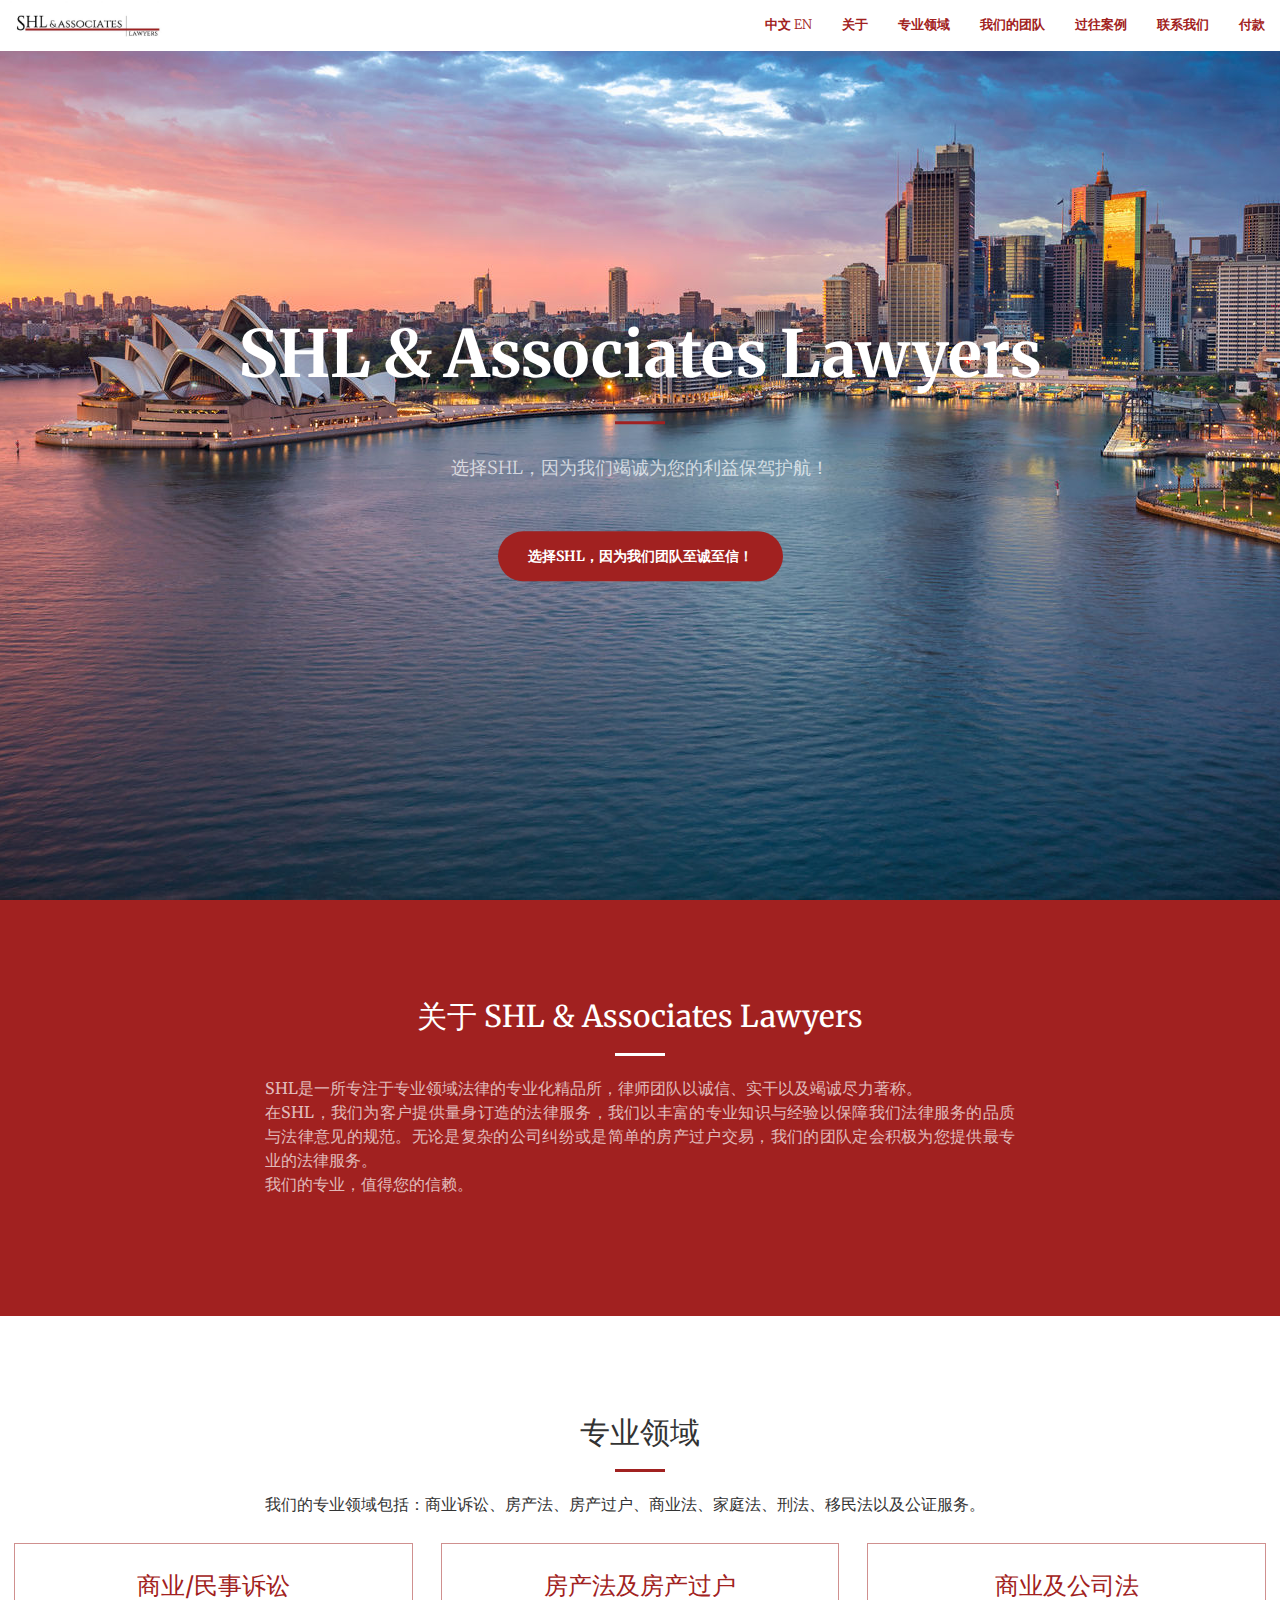
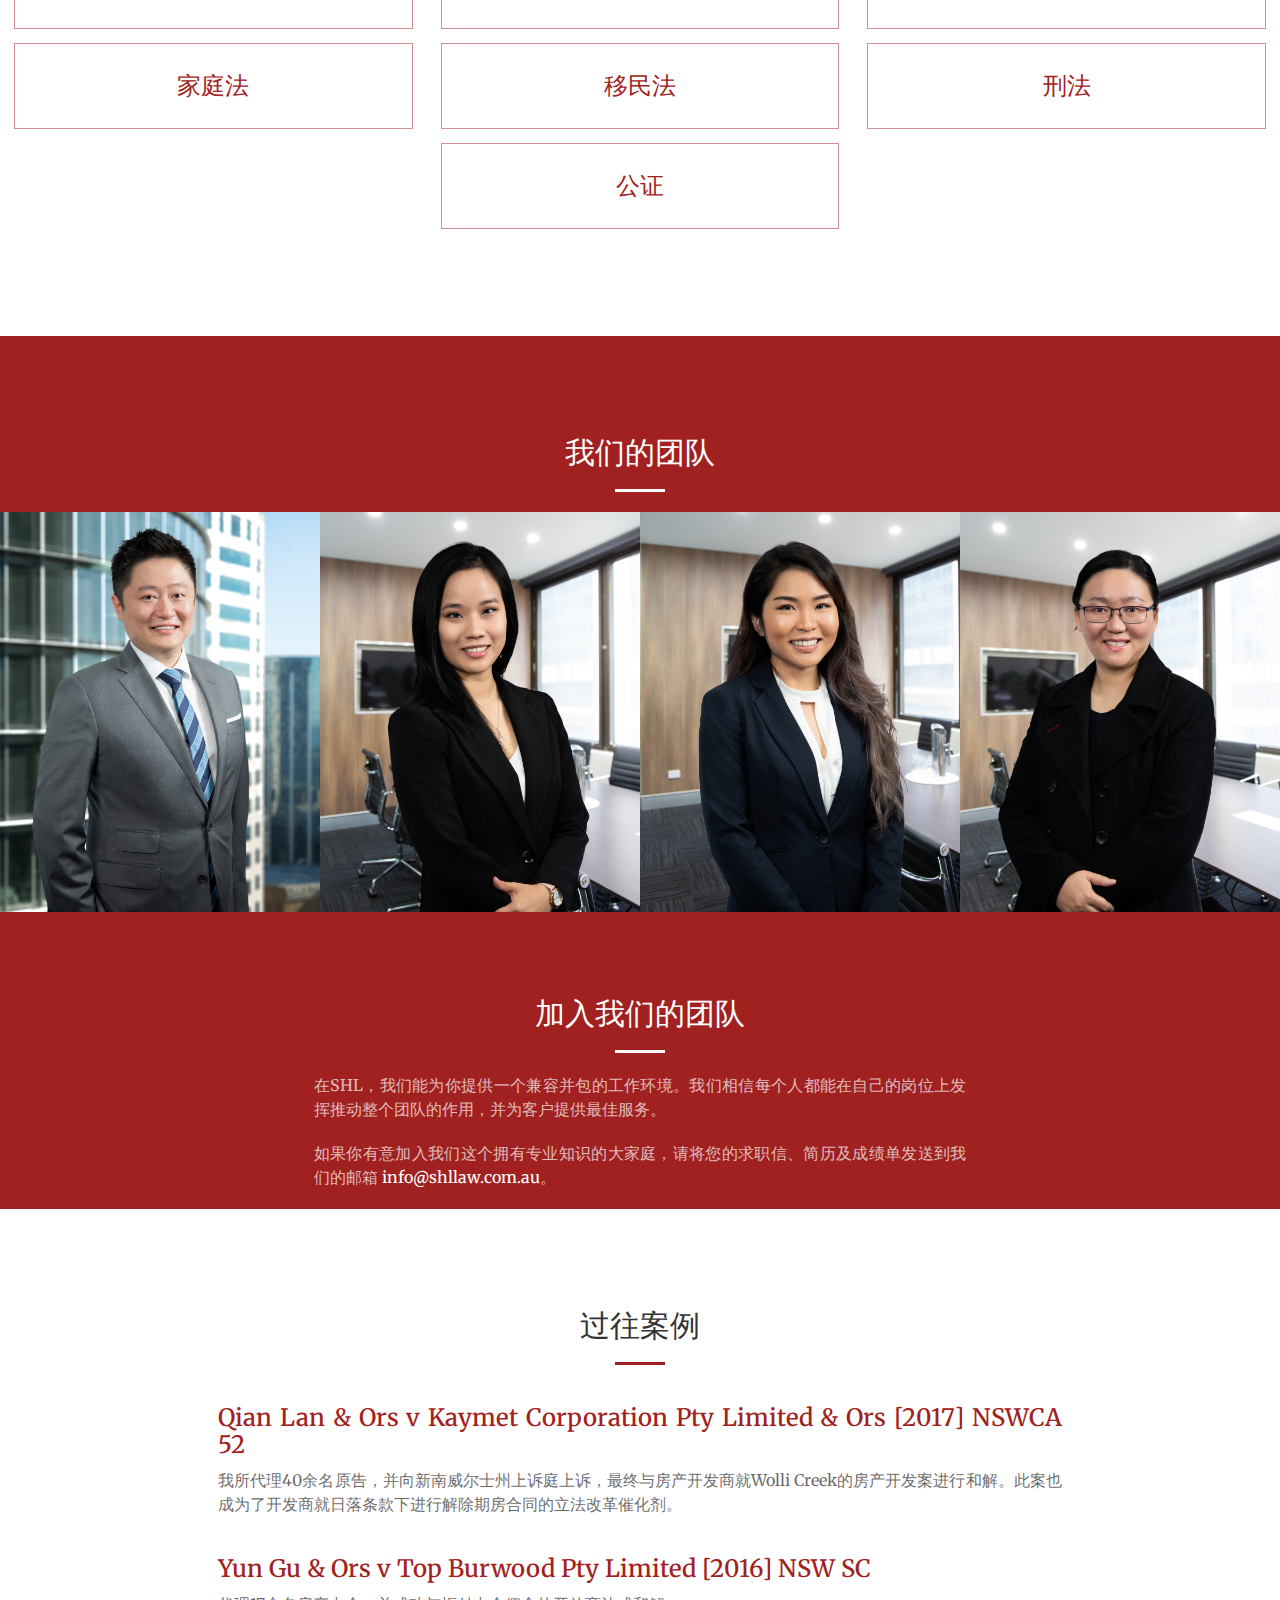
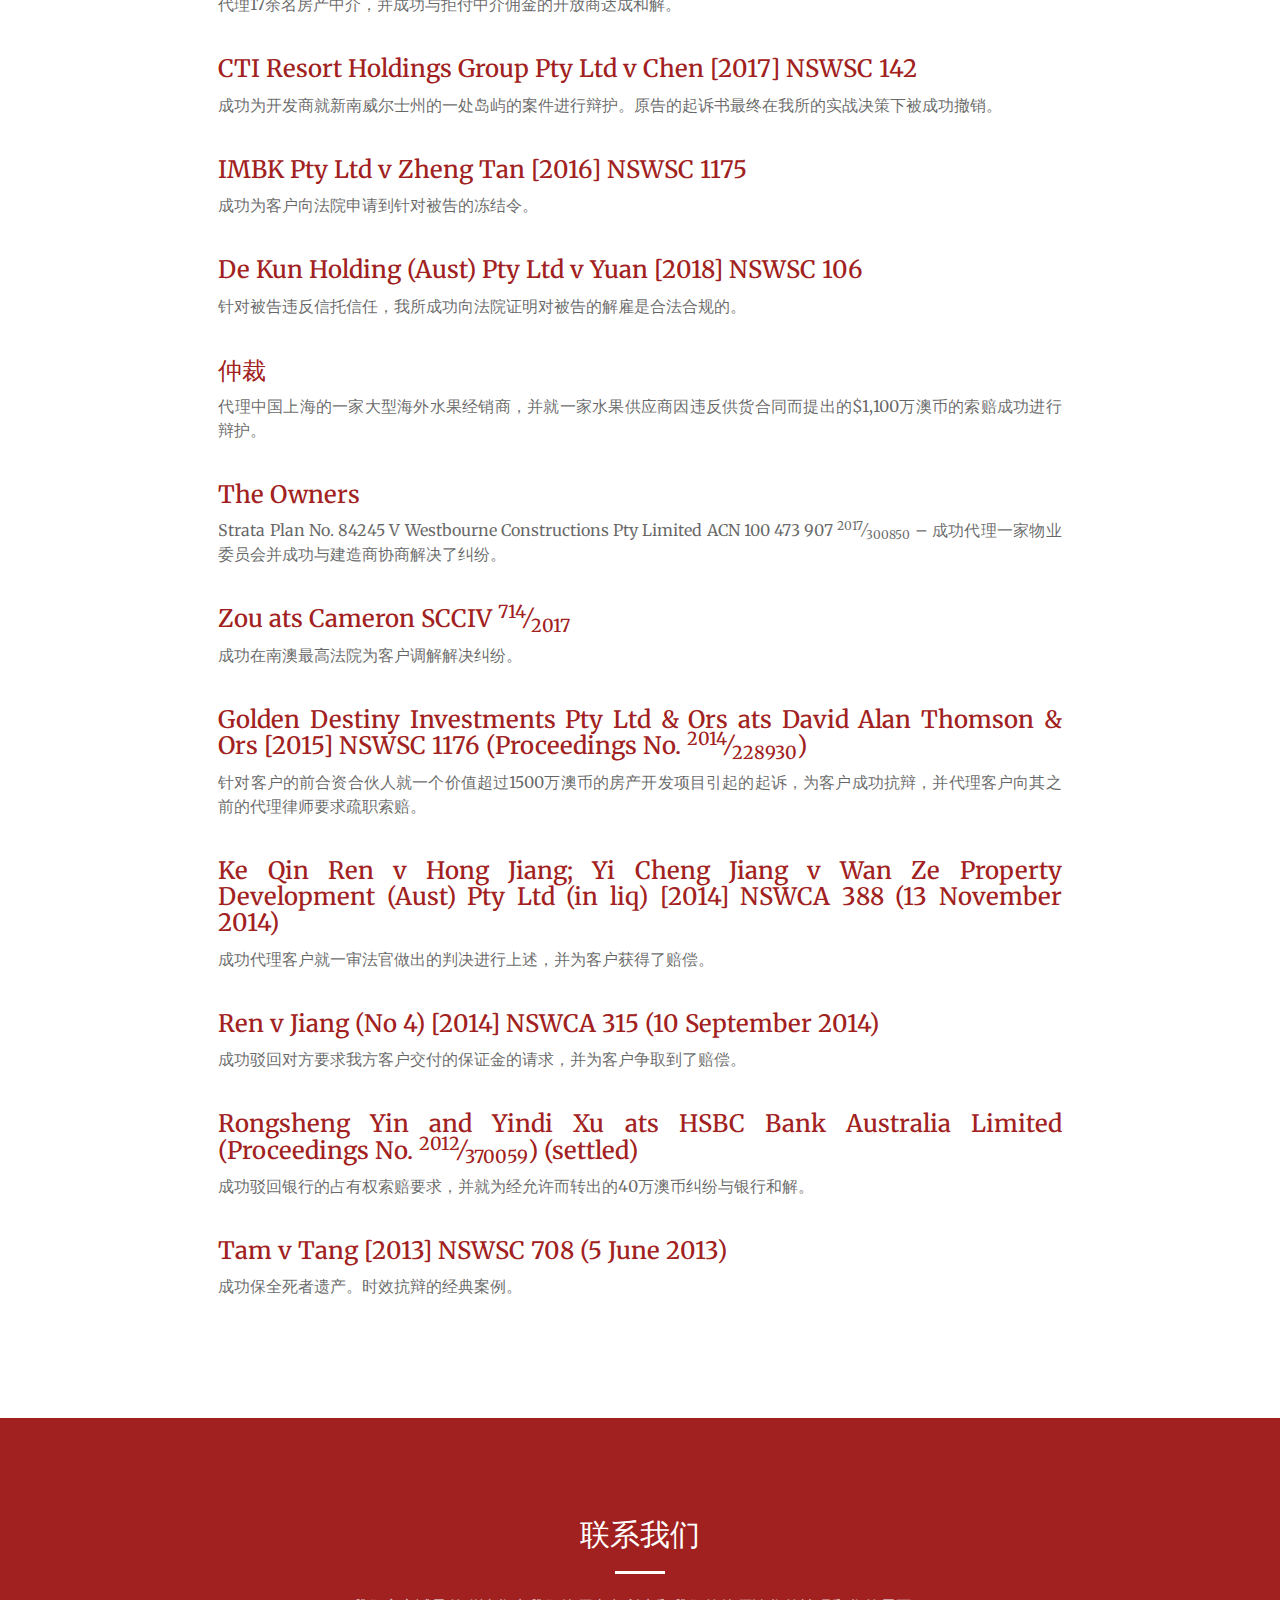
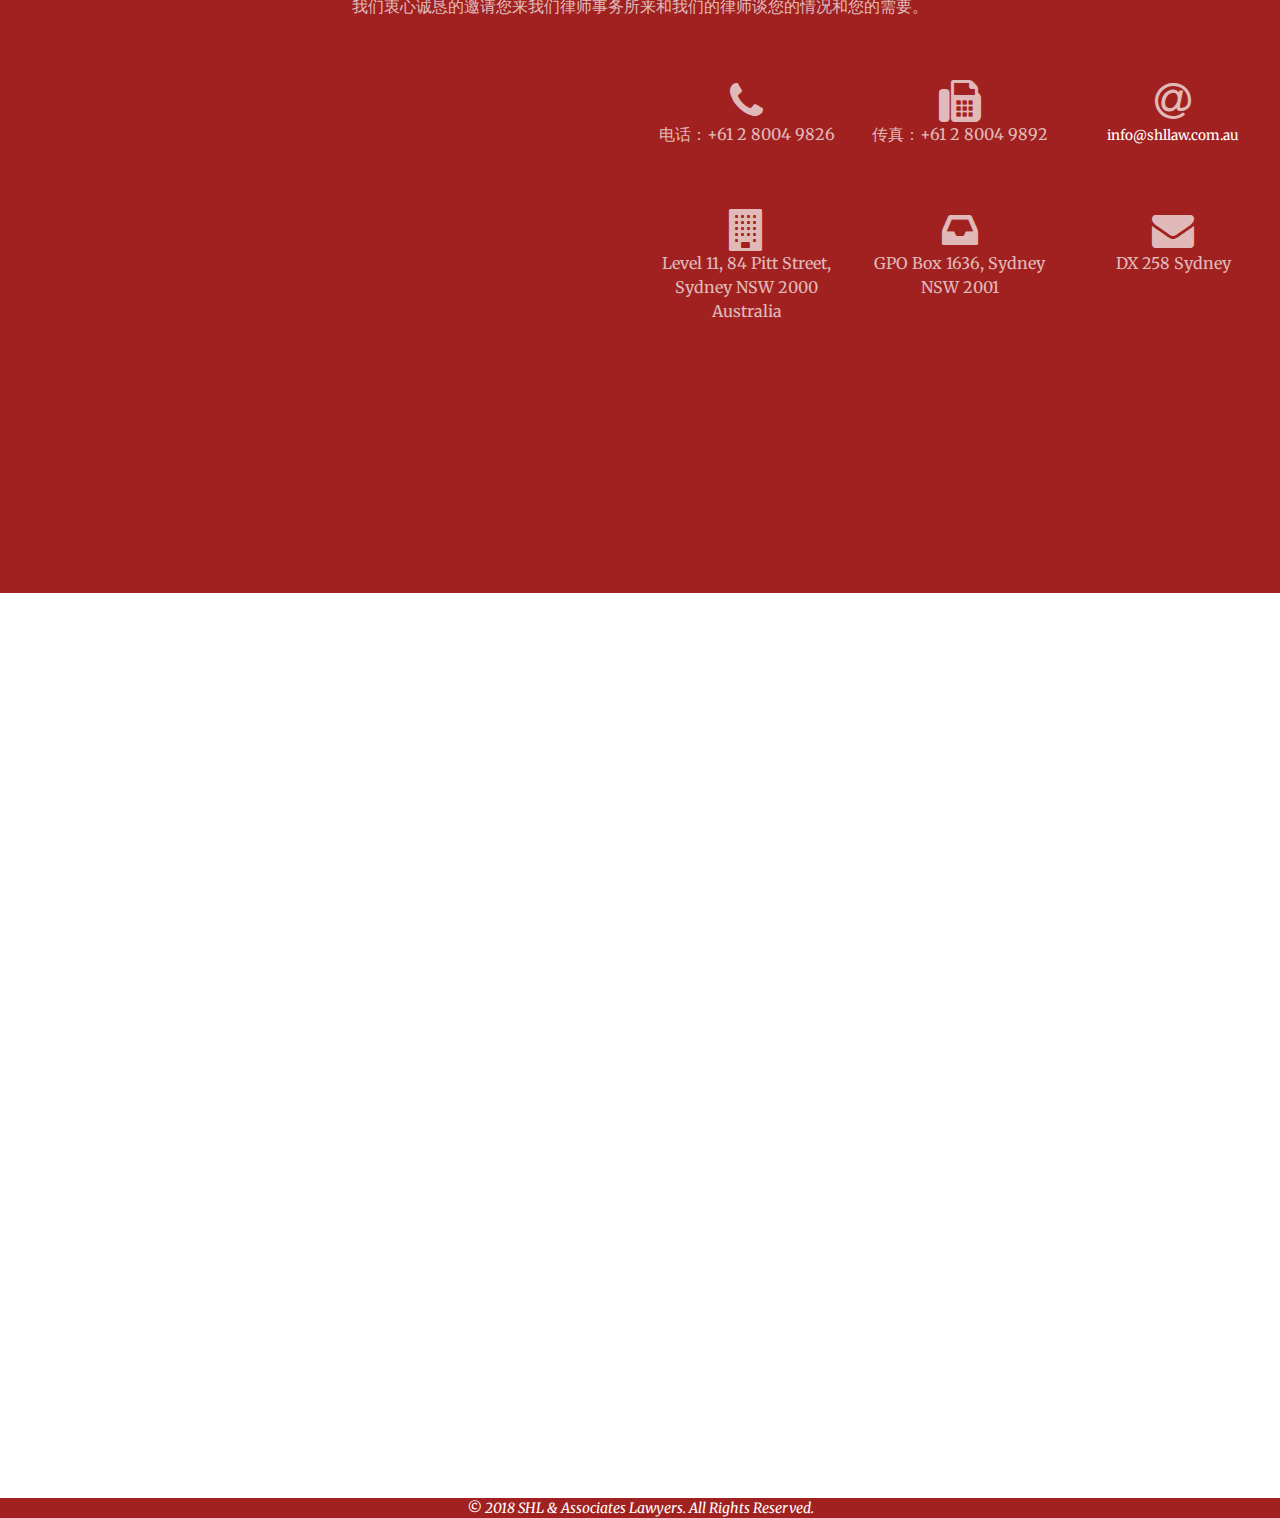
==== commit 31c1dd2f: "nav link hover focus" ====
--- a/cn/index.html
+++ b/cn/index.html
@@ -58,11 +58,11 @@
                 <li class = "language-selector-container">
                 
                     
+                    <a class = "language-selector" href ="/cn/">中文</a>
+                    
+                
+                    
                     <a class = "language-selector language-selector-clickable" href = "/">EN</a>
-                    
-                
-                    
-                    <a class = "language-selector" href ="/cn/">中文</a>
                     
                 
                 </li>
@@ -123,7 +123,6 @@
         </div>
     </div>
 </header>
-
         
 
         
--- a/css/creative.css
+++ b/css/creative.css
@@ -642,4 +642,10 @@
 .navbar-default .nav > li>a, .navbar-default .nav>li>a
 {
     color: black;
+}
+
+.navbar-default .nav > li>a, .navbar-default .nav>li>a:hover,
+.navbar-default .nav > li>a, .navbar-default .nav>li>a:focus
+{
+    color:#a12120;
 }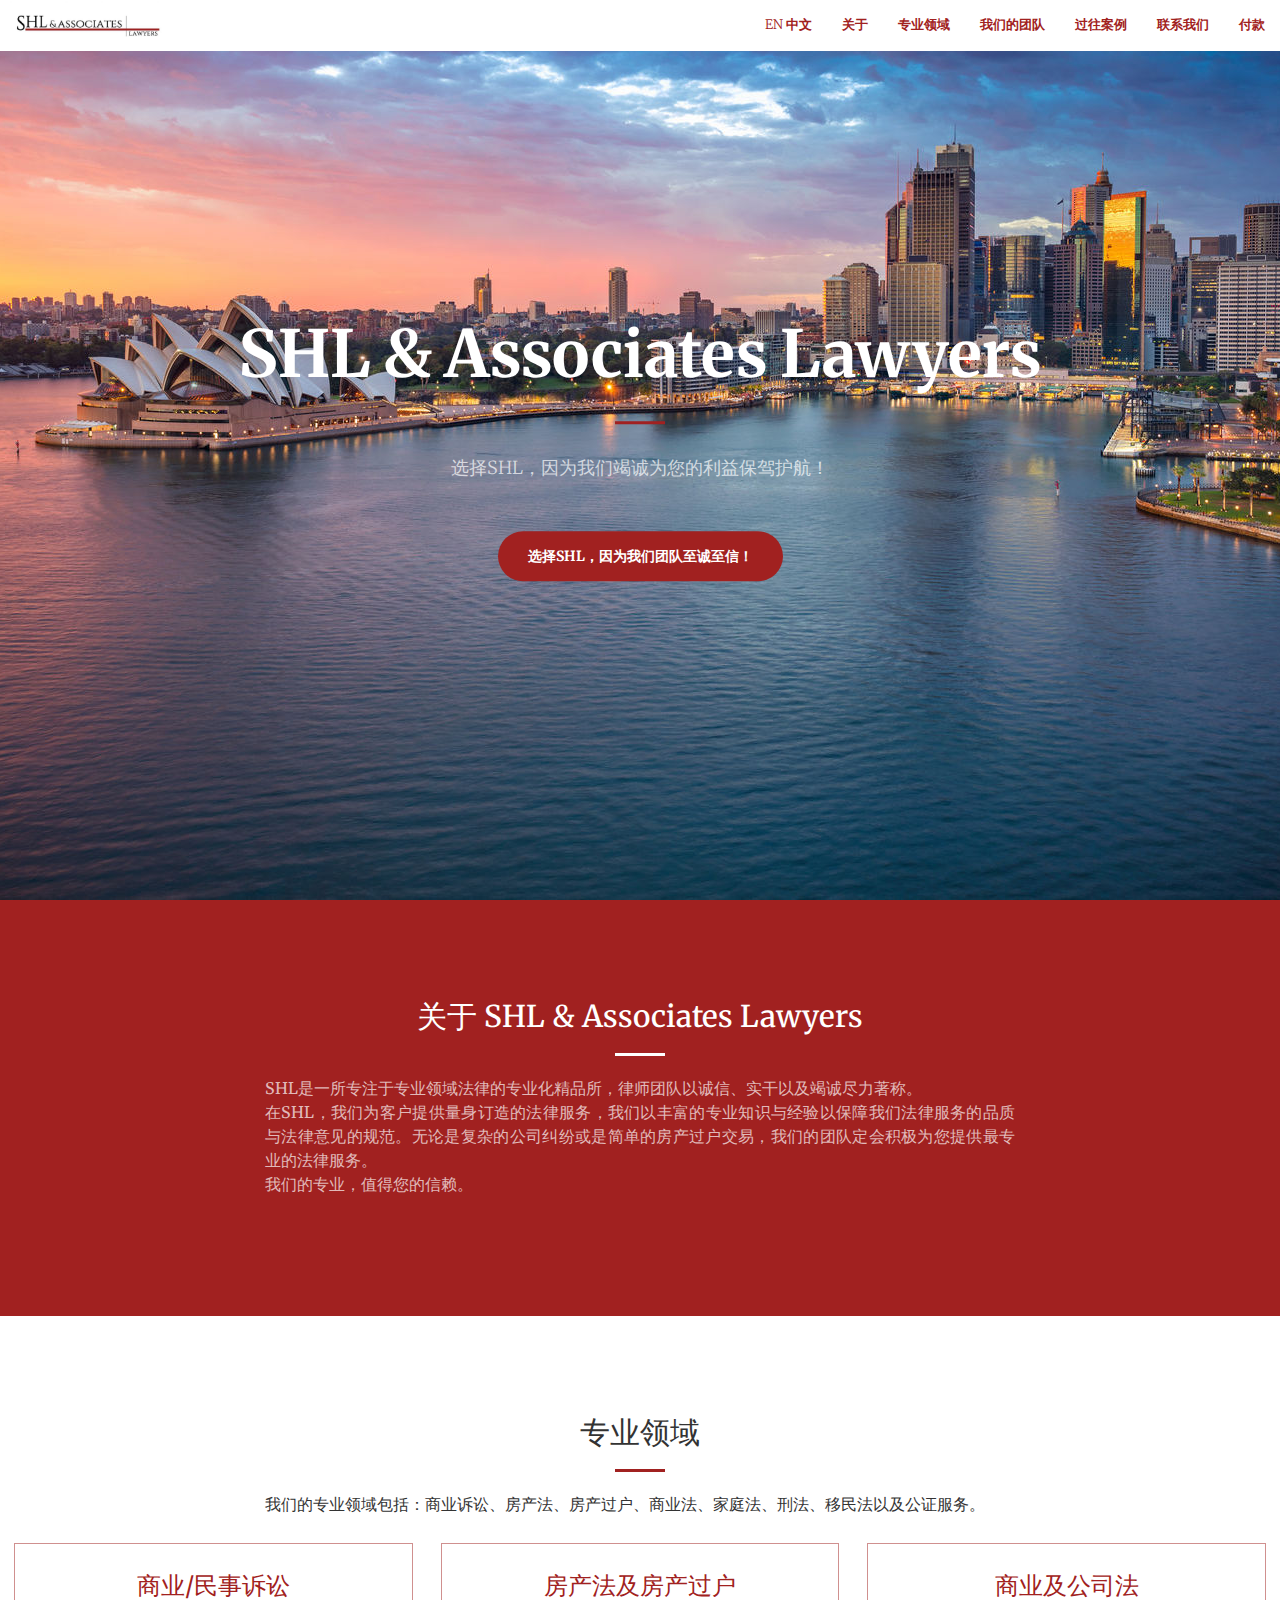
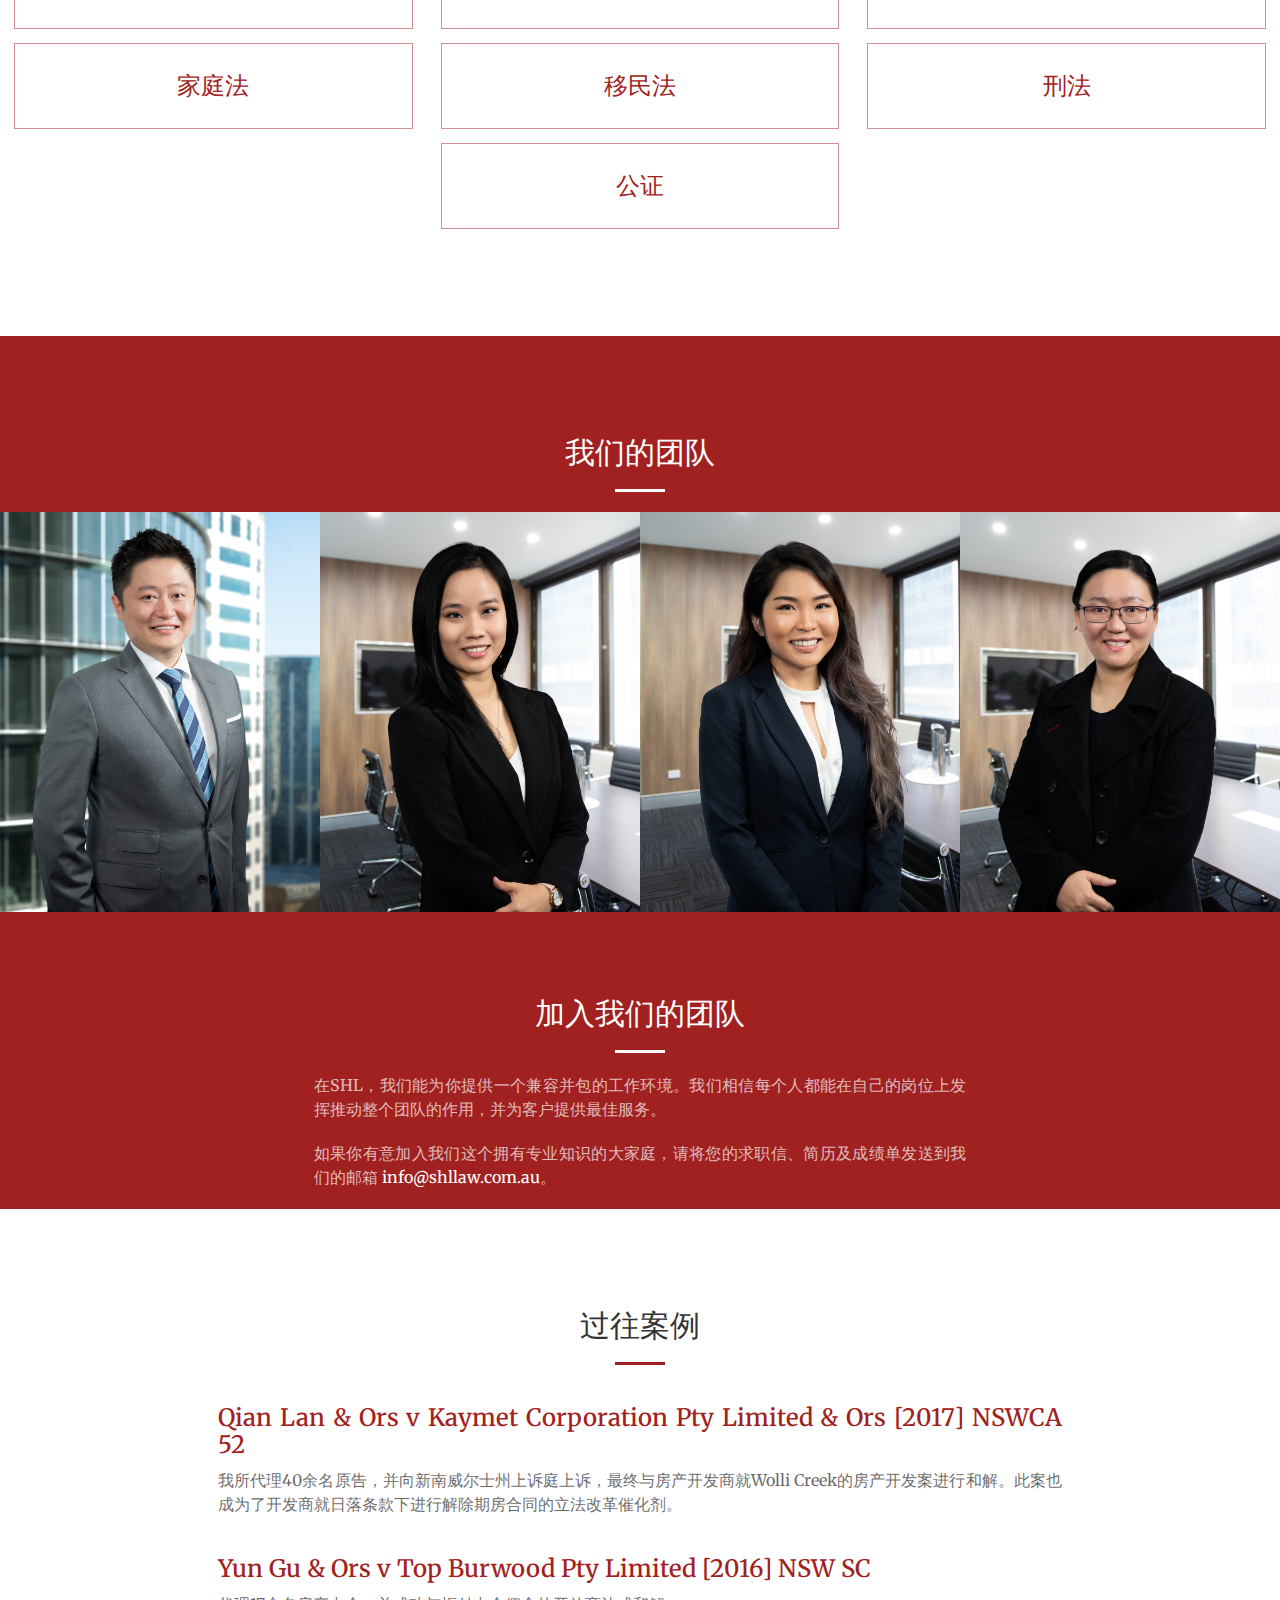
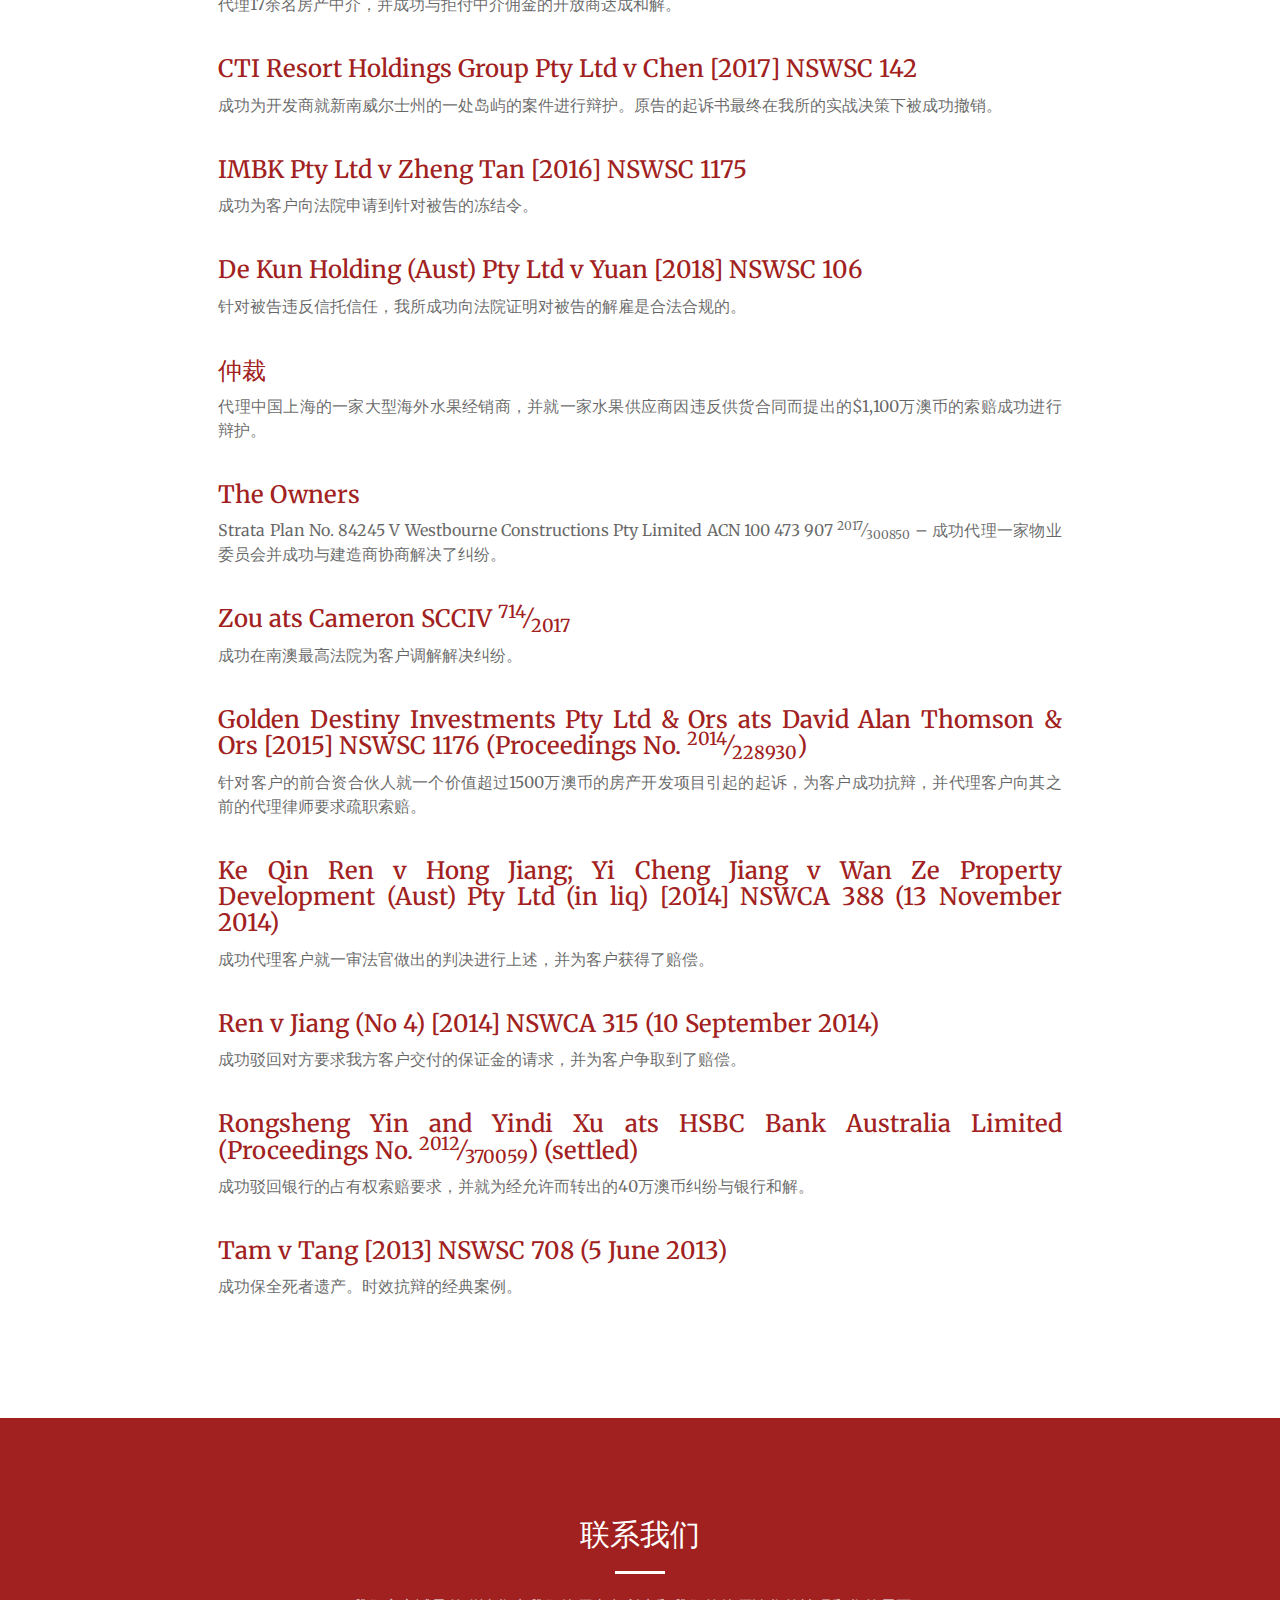
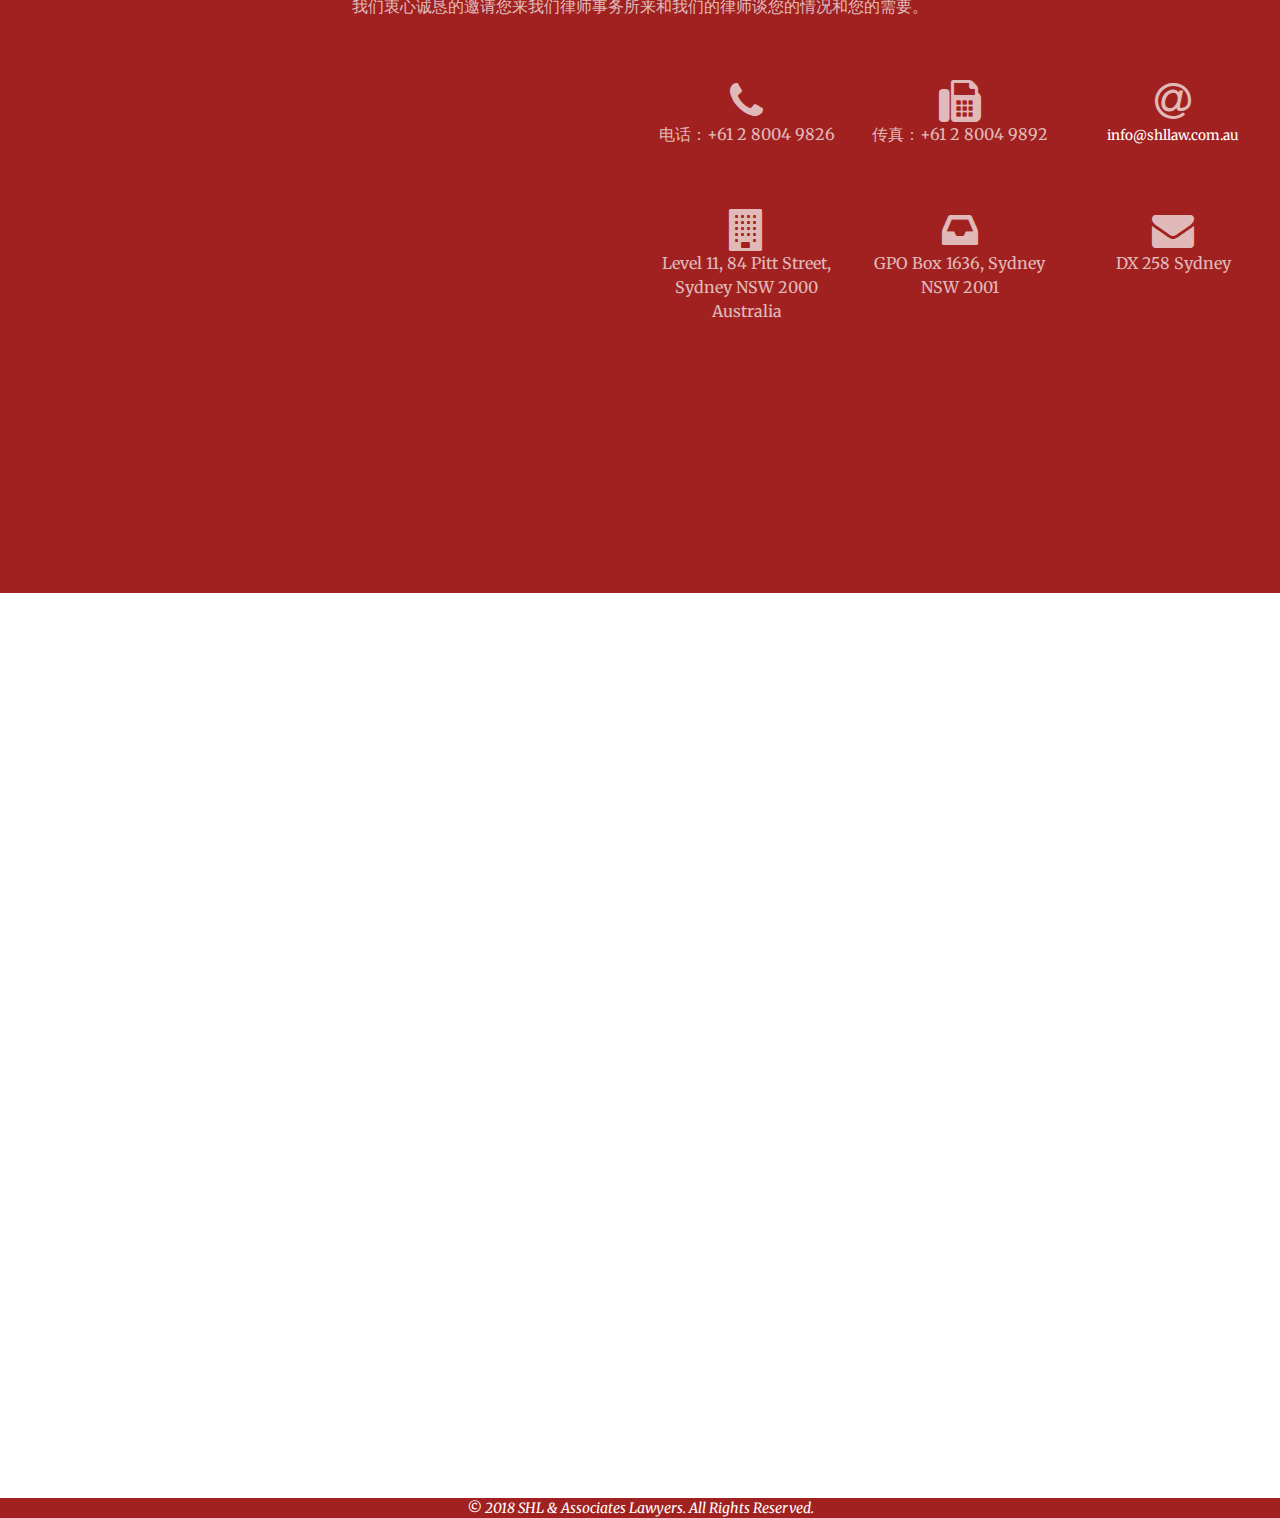
==== commit ce80de90: "removing uncessary files" ====
--- a/cn/index.html
+++ b/cn/index.html
@@ -58,11 +58,11 @@
                 <li class = "language-selector-container">
                 
                     
+                    <a class = "language-selector language-selector-clickable" href = "/">EN</a>
+                    
+                
+                    
                     <a class = "language-selector" href ="/cn/">中文</a>
-                    
-                
-                    
-                    <a class = "language-selector language-selector-clickable" href = "/">EN</a>
                     
                 
                 </li>
